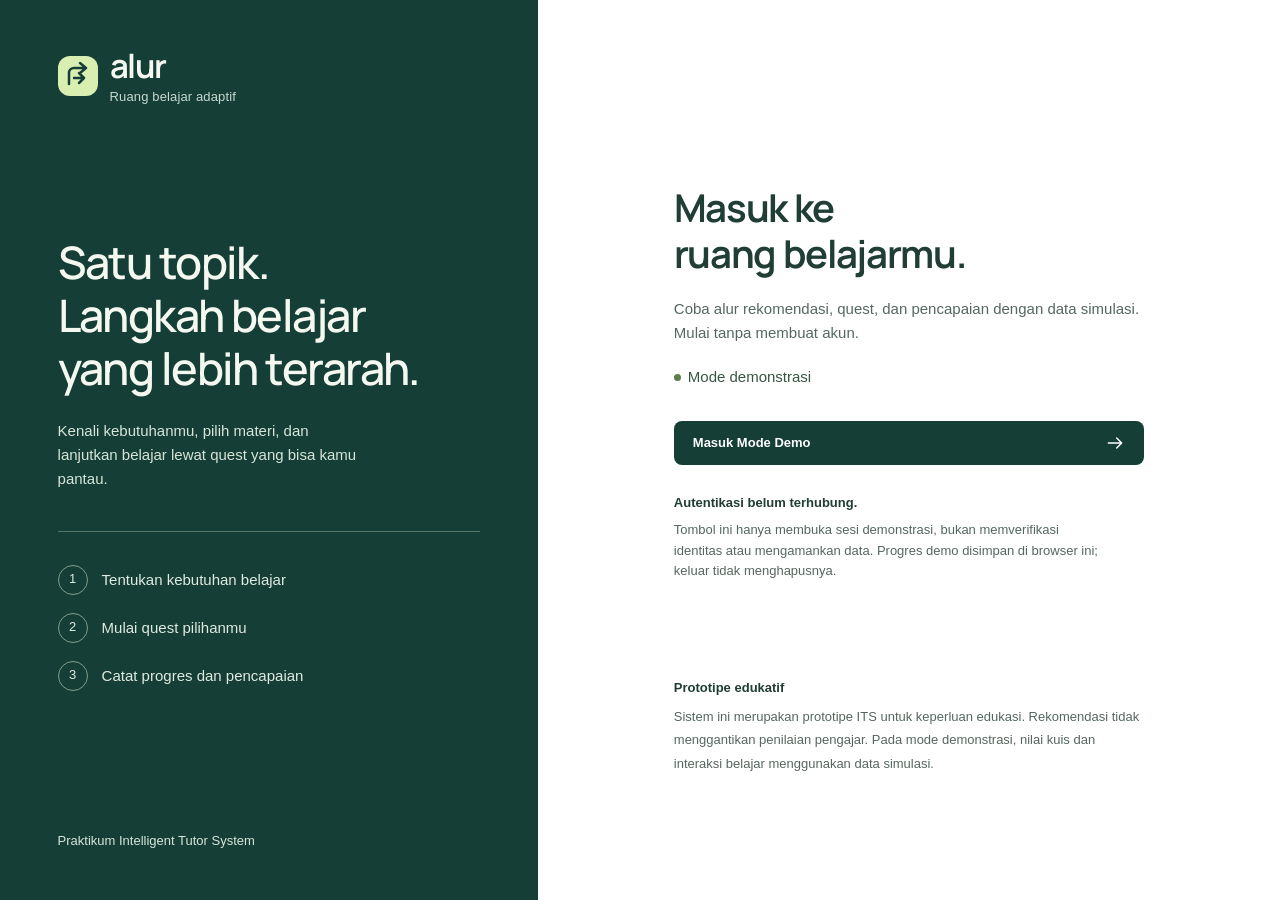
==== frontend/index.html @ 140d4040 "Initial commit: antarmuka website ITS" ====
<!doctype html>
<html lang="id">
  <head>
    <meta charset="UTF-8" />
    <meta name="viewport" content="width=device-width, initial-scale=1" />
    <meta name="theme-color" content="#153f36" />
    <meta
      name="description"
      content="Prototipe ITS edukatif untuk rekomendasi materi dan quest belajar adaptif."
    />
    <title>Alur — Ruang belajar adaptif</title>
    <link rel="icon" href="assets/icons/mark.svg" type="image/svg+xml" />
    <link rel="stylesheet" href="assets/css/tokens.css" />
    <link rel="stylesheet" href="assets/css/styles.css" />
    <script type="module" src="assets/js/app.js"></script>
  </head>
  <body>
    <a id="skip-link" class="skip-link" href="#login-main">Lewati navigasi</a>

    <div id="login-view" class="login-layout">
      <section class="login-context" aria-label="Tentang Alur">
        <div class="brand">
          <img src="assets/icons/mark.svg" width="40" height="40" alt="" /><span
            >alur<span class="brand-caption">Ruang belajar adaptif</span></span
          >
        </div>
        <div class="login-story">
          <h2>Satu topik.<br />Langkah belajar<br />yang lebih terarah.</h2>
          <p>
            Kenali kebutuhanmu, pilih materi, dan lanjutkan belajar lewat quest
            yang bisa kamu pantau.
          </p>
          <ol class="login-steps">
            <li>Tentukan kebutuhan belajar</li>
            <li>Mulai quest pilihanmu</li>
            <li>Catat progres dan pencapaian</li>
          </ol>
        </div>
        <p class="login-project">Praktikum Intelligent Tutor System</p>
      </section>
      <main id="login-main" class="login-main" tabindex="-1">
        <div class="login-entry">
          <h1>Masuk ke ruang belajarmu.</h1>
          <p>
            Coba alur rekomendasi, quest, dan pencapaian dengan data simulasi.
            Mulai tanpa membuat akun.
          </p>
          <span class="demo-label"
            ><span aria-hidden="true"></span>Mode demonstrasi</span
          >
          <button id="enter-demo" type="button" class="button primary">
            Masuk Mode Demo
            <svg aria-hidden="true" viewBox="0 0 24 24">
              <path d="M4 12h16m-6-6 6 6-6 6" />
            </svg>
          </button>
          <div class="login-explanation">
            <strong>Autentikasi belum terhubung.</strong>
            <p>
              Tombol ini hanya membuka sesi demonstrasi, bukan memverifikasi
              identitas atau mengamankan data. Progres demo disimpan di browser
              ini; keluar tidak menghapusnya.
            </p>
          </div>
          <p
            id="session-notice"
            class="notice warning"
            role="status"
            hidden
          ></p>
        </div>
        <footer>
          <strong>Prototipe edukatif</strong>
          <p>
            Sistem ini merupakan prototipe ITS untuk keperluan edukasi.
            Rekomendasi tidak menggantikan penilaian pengajar. Pada mode
            demonstrasi, nilai kuis dan interaksi belajar menggunakan data
            simulasi.
          </p>
        </footer>
      </main>
    </div>
    <div id="app-shell" hidden>
      <aside class="sidebar">
        <a class="brand" href="#beranda" aria-label="Alur, halaman beranda">
          <img src="assets/icons/mark.svg" width="36" height="36" alt="" />
          <span
            >alur<span class="brand-caption">Ruang belajar adaptif</span></span
          >
        </a>
        <button
          id="menu-toggle"
          class="menu-toggle"
          type="button"
          aria-controls="main-navigation"
          aria-expanded="false"
        >
          <svg aria-hidden="true" viewBox="0 0 24 24">
            <path d="M4 6h16M4 12h16M4 18h16" /></svg
          >Menu
        </button>
        <nav id="main-navigation" aria-label="Navigasi utama">
          <a href="#beranda" data-view="beranda"
            ><svg aria-hidden="true" viewBox="0 0 24 24">
              <path d="m3 10 9-7 9 7v10h-7v-7h-4v7H3Z" /></svg
            >Beranda</a
          >
          <a href="#rekomendasi" data-view="rekomendasi"
            ><svg aria-hidden="true" viewBox="0 0 24 24">
              <path
                d="m12 3 2.5 6.5L21 12l-6.5 2.5L12 21l-2.5-6.5L3 12l6.5-2.5Z"
              /></svg
            >Rekomendasi Materi</a
          >
          <a href="#quest" data-view="quest"
            ><svg aria-hidden="true" viewBox="0 0 24 24">
              <circle cx="6" cy="5" r="2" />
              <circle cx="18" cy="19" r="2" />
              <path d="M6 7v7a5 5 0 0 0 5 5h5M8 5h6a4 4 0 0 1 0 8h-3" /></svg
            >Quest Saya<span id="nav-quest-count" class="nav-count">0</span></a
          >
          <a href="#progres" data-view="progres"
            ><svg aria-hidden="true" viewBox="0 0 24 24">
              <path d="M4 20h16M7 16v-5m5 5V4m5 12V8" /></svg
            >Pencapaian</a
          >
        </nav>
        <div class="sidebar-note">
          <span class="small-leaf" aria-hidden="true"
            ><svg viewBox="0 0 24 24"><path d="M6 18 18 6M7 6h11v11" /></svg
          ></span>
          <p>Belajar satu per satu.<br />Bangun pemahamanmu.</p>
          <span>Quest membantumu mencatat setiap materi yang selesai.</span>
        </div>
        <div class="sidebar-profile">
          <span class="avatar" aria-hidden="true">P</span>
          <div>
            <strong>Pelajar demo</strong
            ><span id="sidebar-level">Level Aktivitas 1</span>
          </div>
          <span id="sidebar-xp">0 XP</span>
        </div>
        <button id="exit-demo" class="exit-demo" type="button">
          Keluar mode demo<svg aria-hidden="true" viewBox="0 0 24 24">
            <path d="M9 4H4v16h5m5-13 5 5-5 5m-6-5h11" />
          </svg>
        </button>
      </aside>

      <div class="workspace">
        <header class="topbar">
          <span
            >Ruang belajar <span aria-hidden="true">/</span>
            <strong id="breadcrumb">Rekomendasi</strong></span
          ><span class="demo-label"
            ><span aria-hidden="true"></span>Mode demonstrasi</span
          >
        </header>
        <main id="main" tabindex="-1">
          <div
            id="storage-notice"
            class="notice warning"
            role="status"
            hidden
          ></div>
          <div
            id="feedback"
            class="notice success"
            role="status"
            aria-live="polite"
            hidden
          ></div>

          <section id="view-beranda" aria-labelledby="home-title" hidden>
            <div class="page-heading">
              <div>
                <h1 id="home-title">Ruang untuk langkah berikutnya.</h1>
                <p>
                  Mulai dari kebutuhanmu. Bangun progres, satu materi setiap
                  kali.
                </p>
              </div>
            </div>
            <div class="dashboard-layout">
              <section
                id="dashboard-activity"
                class="dashboard-activity"
                aria-label="Aktivitas belajar utama"
              ></section>
              <aside
                id="dashboard-summary"
                class="dashboard-summary"
                aria-label="Ringkasan pencapaian"
              ></aside>
            </div>
            <section
              id="dashboard-recent"
              class="dashboard-recent"
              aria-label="Aktivitas terakhir"
              hidden
            ></section>
            <div class="dashboard-discovery">
              <div>
                <h2>Ingin mempelajari topik lain?</h2>
                <p>
                  Kandidat baru ditampilkan terpisah. Quest aktifmu tetap
                  tersimpan sampai kamu memilih menggantinya.
                </p>
              </div>
              <a class="button secondary" href="#rekomendasi"
                >Jelajahi materi</a
              >
            </div>
          </section>
          <section
            id="view-rekomendasi"
            aria-labelledby="recommendation-title"
            hidden
          >
            <div class="page-heading">
              <div>
                <h1 id="recommendation-title">Temukan langkah belajarmu.</h1>
                <p>
                  Mulai dari yang kamu butuhkan. Lanjutkan dengan materi yang
                  sesuai.
                </p>
              </div>
              <span class="section-symbol" aria-hidden="true"
                ><svg viewBox="0 0 48 48">
                  <path d="M10 34V14h12v20m4 0V10h12v24M6 38h36" /></svg
              ></span>
            </div>
            <div class="learning-layout">
              <div class="primary-column">
                <section
                  class="learning-form-panel"
                  aria-labelledby="form-title"
                >
                  <div class="panel-heading">
                    <h2 id="form-title">Kebutuhan belajarmu</h2>
                    <span class="subtle">Semua kolom wajib diisi</span>
                  </div>
                  <form id="learning-form" novalidate>
                    <div
                      id="form-errors"
                      class="error-summary"
                      role="alert"
                      tabindex="-1"
                      hidden
                    ></div>
                    <div class="field">
                      <label for="topic">Topik atau keterampilan</label
                      ><input
                        id="topic"
                        name="topic"
                        type="text"
                        maxlength="150"
                        placeholder="Contoh: python programming"
                        aria-describedby="topic-hint topic-error"
                        autocomplete="off"
                        required
                      />
                      <p id="topic-hint" class="hint">
                        Korpus dominan berbahasa Inggris; gunakan contoh topik
                        berbahasa Inggris.
                      </p>
                      <p id="topic-error" class="field-error" hidden></p>
                    </div>
                    <div class="field-row">
                      <div class="field">
                        <label for="ability">Level kemampuan awal</label
                        ><select
                          id="ability"
                          name="ability"
                          aria-describedby="ability-hint ability-error"
                          required
                        >
                          <option value="">Pilih level kemampuan</option>
                          <option>Beginner</option>
                          <option>Intermediate</option>
                          <option>Advanced</option>
                        </select>
                        <p id="ability-hint" class="hint">
                          Kemampuanmu pada topik ini.
                        </p>
                        <p id="ability-error" class="field-error" hidden></p>
                      </div>
                      <div class="field">
                        <label for="score">Nilai kuis terkait topik</label>
                        <div class="score-input">
                          <input
                            id="score"
                            name="score"
                            type="number"
                            min="0"
                            max="100"
                            step="any"
                            inputmode="decimal"
                            placeholder="0–100"
                            aria-describedby="score-hint score-error"
                            required
                          /><span aria-hidden="true">/ 100</span>
                        </div>
                        <p id="score-hint" class="hint">
                          Nilai simulasi, termasuk nilai 0.
                        </p>
                        <p id="score-error" class="field-error" hidden></p>
                      </div>
                    </div>
                    <button
                      id="search-button"
                      class="button primary"
                      type="submit"
                    >
                      <svg aria-hidden="true" viewBox="0 0 24 24">
                        <circle cx="10.5" cy="10.5" r="6.5" />
                        <path d="m16 16 4 4" /></svg
                      ><span>Cari rekomendasi</span>
                    </button>
                  </form>
                  <div class="demo-presets">
                    <span>Coba skenario demo</span>
                    <div>
                      <button class="preset" data-preset="python" type="button">
                        Python
                        <svg aria-hidden="true" viewBox="0 0 16 16">
                          <path d="M3 8h10m-4-4 4 4-4 4" />
                        </svg></button
                      ><button class="preset" data-preset="ml" type="button">
                        Machine learning
                        <svg aria-hidden="true" viewBox="0 0 16 16">
                          <path d="M3 8h10m-4-4 4 4-4 4" />
                        </svg></button
                      ><button class="preset" data-preset="sql" type="button">
                        SQL
                        <svg aria-hidden="true" viewBox="0 0 16 16">
                          <path d="M3 8h10m-4-4 4 4-4 4" />
                        </svg>
                      </button>
                    </div>
                    <p class="hint">
                      Mengisi form dengan contoh dari ekspor Colab. Kamu tetap
                      bisa mengubah nilainya.
                    </p>
                  </div>
                </section>
                <section
                  id="results-region"
                  class="results-region"
                  aria-labelledby="results-title"
                  aria-busy="false"
                >
                  <div class="section-heading">
                    <h2 id="results-title" tabindex="-1">Rekomendasi materi</h2>
                    <span id="result-count" class="subtle"
                      >Belum ada pencarian</span
                    >
                  </div>
                  <p
                    id="search-status"
                    class="sr-only"
                    role="status"
                    aria-live="polite"
                  ></p>
                  <div id="results-content"></div>
                </section>
              </div>
              <aside class="learning-aside" aria-label="Ringkasan belajar">
                <section class="quest-preview">
                  <div class="panel-heading">
                    <h2>Quest aktif</h2>
                    <svg aria-hidden="true" viewBox="0 0 24 24">
                      <path d="M6 21V4m0 1c5-5 7 5 13 0v9c-6 5-8-5-13 0" />
                    </svg>
                  </div>
                  <div id="quest-preview-content"></div>
                </section>
                <section class="how-it-works">
                  <h2>Belajar, selangkah demi selangkah</h2>
                  <ol>
                    <li>
                      <strong>Tentukan kebutuhan</strong
                      ><span>Topik, kemampuan, dan nilai kuis.</span>
                    </li>
                    <li>
                      <strong>Mulai quest</strong
                      ><span>Simpan kandidat sebagai daftar belajar.</span>
                    </li>
                    <li>
                      <strong>Catat pencapaian</strong
                      ><span>Selesaikan materi, kumpulkan XP.</span>
                    </li>
                  </ol>
                </section>
                <div class="learning-note">
                  <svg aria-hidden="true" viewBox="0 0 24 24">
                    <path
                      d="M9 18h6m-5 3h4M8 13a6 6 0 1 1 8 0c-1 1-1 2-1 2H9s0-1-1-2Z"
                    />
                  </svg>
                  <p>
                    Nilai belum sesuai harapan?<br /><strong
                      >Remedial adalah ruang untuk menguatkan dasar.</strong
                    >
                  </p>
                </div>
              </aside>
            </div>
          </section>

          <section id="view-quest" aria-labelledby="quest-title" hidden>
            <div class="page-heading">
              <div>
                <h1 id="quest-title">Satu quest. Langkah yang terarah.</h1>
                <p>
                  Buka materinya, pelajari, lalu catat penyelesaianmu di sini.
                </p>
              </div>
            </div>
            <div id="quest-content"></div>
            <div
              id="next-recommendations"
              class="next-recommendations"
              hidden
            ></div>
          </section>
          <section id="view-progres" aria-labelledby="progress-title" hidden>
            <div class="page-heading">
              <div>
                <h1 id="progress-title">Setiap langkah tercatat.</h1>
                <p>
                  Lihat aktivitas belajar dan pencapaian dari simulasi yang kamu
                  jalankan.
                </p>
              </div>
            </div>
            <div id="progress-content"></div>
          </section>

          <details class="demo-tools">
            <summary>Pengaturan demonstrasi</summary>
            <div class="demo-tools-content">
              <div>
                <label for="demo-mode">Respons pencarian berikutnya</label
                ><select id="demo-mode">
                  <option value="normal">Normal — data contoh</option>
                  <option value="slow">Loading lebih lama (3 detik)</option>
                  <option value="empty">Hasil kosong (simulasi)</option>
                  <option value="error">Kesalahan pemuatan (simulasi)</option>
                </select>
                <p class="hint">
                  Deterministik. Tidak mengubah aturan nilai, XP, atau quest
                  aktif.
                </p>
              </div>
              <div>
                <button id="reset-demo" class="button secondary" type="button">
                  Reset demo
                </button>
                <p class="hint">Menghapus progres Alur saja di browser ini.</p>
                <div id="reset-confirmation" hidden>
                  <p>Hapus quest, XP, dan riwayat demo?</p>
                  <button
                    id="confirm-reset"
                    class="button danger"
                    type="button"
                  >
                    Ya, reset demo</button
                  ><button
                    id="cancel-reset"
                    class="button secondary"
                    type="button"
                  >
                    Batal
                  </button>
                </div>
              </div>
            </div>
          </details>
          <footer>
            <strong>Prototipe edukatif</strong>
            <p>
              Sistem ini merupakan prototipe ITS untuk keperluan edukasi.
              Rekomendasi tidak menggantikan penilaian pengajar. Pada mode
              demonstrasi, nilai kuis dan interaksi belajar menggunakan data
              simulasi.
            </p>
            <span>Alur · Praktikum Intelligent Tutor System</span>
          </footer>
        </main>
      </div>
    </div>
    <noscript
      >Aplikasi memerlukan JavaScript. Aktifkan JavaScript untuk mencoba mode
      demonstrasi.</noscript
    >
  </body>
</html>
---- frontend/assets/css/tokens.css ----
@font-face {
  font-family: "Manrope";
  src: url("../fonts/Manrope-Variable.ttf") format("truetype");
  font-weight: 200 800;
  font-style: normal;
  font-display: swap;
}

:root {
  --ink: #203e36;
  --muted: #56675f;
  --forest: #153f36;
  --forest-hover: #24584a;
  --mint: #e9f1e9;
  --lime: #d8efb1;
  --ground: #f5f7f3;
  --paper: #ffffff;
  --line: #dce3dc;
  --input-line: #7b8b80;
  --yellow: #f3edcf;
  --error: #a32b32;
  --error-bg: #fff1ef;
  --focus: #2e6bba;
  --font: "Segoe UI", "Helvetica Neue", Arial, sans-serif;
  --font-heading: "Manrope", "Segoe UI", sans-serif;
  --space-1: 4px;
  --space-2: 8px;
  --space-3: 12px;
  --space-4: 16px;
  --space-5: 24px;
  --space-6: 32px;
  --space-7: 48px;
  --radius: 14px;
  --control-radius: 8px;
  --duration: 160ms;
  --ease: cubic-bezier(0.16, 1, 0.3, 1);
}
---- frontend/assets/css/styles.css ----
* {
  box-sizing: border-box;
}
[hidden] {
  display: none !important;
}
html {
  scroll-padding-top: 24px;
  scrollbar-color: #889c8e var(--ground);
}
body {
  margin: 0;
  background: var(--ground);
  color: var(--ink);
  font-family: var(--font);
  font-size: 15px;
  line-height: 1.6;
}
::selection {
  color: var(--forest);
  background: var(--lime);
}
button,
input,
select {
  font: inherit;
}
button,
a,
input,
select,
summary {
  -webkit-tap-highlight-color: transparent;
}
a {
  color: var(--forest);
  text-underline-offset: 4px;
}
a:hover {
  text-decoration-thickness: 2px;
}
button {
  cursor: pointer;
}
button:disabled {
  cursor: not-allowed;
  opacity: 0.6;
}
button,
a {
  touch-action: manipulation;
}
:focus-visible {
  outline: 3px solid var(--focus);
  outline-offset: 4px;
}
main:focus {
  outline: none;
}
input,
select {
  caret-color: var(--forest);
}
svg {
  width: 20px;
  height: 20px;
  fill: none;
  stroke: currentColor;
  stroke-width: 1.7;
  stroke-linecap: round;
  stroke-linejoin: round;
  flex-shrink: 0;
}
h1,
h2,
h3,
p {
  margin: 0;
}
h1,
h2,
h3,
.brand > span {
  font-family: var(--font-heading);
}
h1 {
  font-size: clamp(28px, 2.8vw, 38px);
  line-height: 1.2;
  letter-spacing: -0.035em;
  font-weight: 650;
  text-wrap: balance;
}
h2 {
  font-size: 19px;
  line-height: 1.35;
  letter-spacing: -0.02em;
  font-weight: 650;
}
h3 {
  font-size: 18px;
  line-height: 1.4;
  letter-spacing: -0.015em;
}
.sr-only {
  position: absolute;
  width: 1px;
  height: 1px;
  padding: 0;
  margin: -1px;
  overflow: hidden;
  clip: rect(0, 0, 0, 0);
  white-space: nowrap;
  border: 0;
}
.skip-link {
  position: fixed;
  top: 12px;
  left: 16px;
  z-index: 20;
  padding: 12px 20px;
  background: var(--paper);
  clip-path: inset(50%);
}
.skip-link:focus {
  clip-path: none;
}
.sidebar {
  position: fixed;
  inset: 0 auto 0 0;
  width: 224px;
  padding: 36px 20px 24px;
  background: var(--forest);
  color: #f4f8f1;
  display: flex;
  flex-direction: column;
  overflow-y: auto;
}
.sidebar > * { flex-shrink: 0; }
.brand {
  display: flex;
  align-items: center;
  gap: 12px;
  text-decoration: none;
  color: inherit;
  padding: 0 8px;
}
.brand > span {
  font-size: 33px;
  font-weight: 650;
  letter-spacing: -0.04em;
  line-height: 1.1;
}
.brand-caption {
  display: block;
  margin-top: 6px;
  font-family: var(--font);
  font-size: 13px;
  font-weight: 400;
  letter-spacing: 0.01em;
  color: #c5d8cf;
}
nav {
  display: grid;
  gap: 8px;
  margin-top: 58px;
}
nav a {
  display: flex;
  align-items: center;
  gap: 12px;
  min-height: 48px;
  padding: 12px;
  color: #c9ded3;
  font-size: 14px;
  text-decoration: none;
  border-radius: var(--control-radius);
}
nav a:hover {
  background: #235346;
}
nav a[aria-current] {
  background: var(--lime);
  color: var(--forest);
  font-weight: 650;
}
.nav-count {
  margin-left: auto;
  font-size: 13px;
}
.sidebar-note {
  margin: auto 12px 48px;
  padding-top: 64px;
}
.small-leaf {
  display: block;
  color: var(--lime);
  font-size: 28px;
  margin-bottom: 14px;
}
.sidebar-note p {
  font-size: 17px;
  line-height: 1.5;
  color: #eef6eb;
}
.sidebar-note > span:last-child {
  display: block;
  margin-top: 12px;
  color: #b8d0c4;
  font-size: 13px;
  line-height: 1.7;
}
.sidebar-profile {
  display: flex;
  align-items: center;
  gap: 9px;
  border-top: 1px solid #396052;
  padding-top: 22px;
  font-size: 13px;
}
.sidebar-profile strong {
  display: block;
  font-size: 13px;
  color: #f6faf3;
}
.sidebar-profile div span {
  color: #c5d8cf;
}
#sidebar-xp {
  margin-left: auto;
  color: var(--lime);
  white-space: nowrap;
}
.avatar {
  width: 32px;
  height: 32px;
  display: grid;
  place-items: center;
  border: 1px solid #8fad98;
  border-radius: 50%;
  font-weight: 600;
}
.workspace {
  margin-left: 224px;
}
.topbar {
  min-height: 76px;
  padding: 16px 40px;
  border-bottom: 1px solid var(--line);
  display: flex;
  justify-content: space-between;
  align-items: center;
  gap: 12px;
  font-size: 13px;
  color: var(--muted);
}
.topbar > span > span {
  margin: 0 12px;
  color: #7b8b80;
}
.topbar strong {
  color: var(--ink);
  font-weight: 500;
}
.demo-label {
  display: inline-flex;
  align-items: center;
  gap: 7px;
  color: #375642;
  white-space: nowrap;
}
.demo-label > span {
  width: 7px;
  height: 7px;
  border-radius: 50%;
  background: #5e7d4d;
  margin: 0 !important;
}
main {
  max-width: 1440px;
  margin: auto;
  padding: 40px;
}
.page-heading {
  display: flex;
  justify-content: space-between;
  align-items: center;
  gap: 24px;
  margin-bottom: 32px;
}
.page-heading p {
  color: var(--muted);
  margin-top: 12px;
  max-width: 65ch;
}
.section-symbol {
  width: 68px;
  height: 68px;
  border-radius: 50%;
  background: var(--mint);
  display: grid;
  place-items: center;
}
.section-symbol svg {
  width: 38px;
  height: 38px;
  stroke-width: 1.5;
}
.learning-layout {
  display: grid;
  grid-template-columns: minmax(0, 1fr) 268px;
  gap: 28px;
  align-items: start;
}
.primary-column,
.learning-aside {
  min-width: 0;
}
.learning-form-panel {
  padding: 28px;
  border: 1px solid var(--line);
  border-radius: var(--radius);
  background: var(--paper);
}
.panel-heading,
.section-heading {
  display: flex;
  align-items: center;
  justify-content: space-between;
  gap: 12px;
}
.panel-heading {
  margin-bottom: 24px;
}
.subtle,
.hint {
  font-size: 13px;
  color: var(--muted);
}
.field {
  min-width: 0;
  margin-bottom: 20px;
}
.field label,
.demo-tools label {
  display: block;
  font-size: 13px;
  font-weight: 600;
  margin-bottom: 8px;
}
.field input,
.field select,
.demo-tools select,
.completion-form input {
  width: 100%;
  height: 48px;
  background: var(--paper);
  color: var(--ink);
  border: 1px solid var(--input-line);
  border-radius: var(--control-radius);
  padding: 10px 13px;
  min-width: 0;
}
input::placeholder {
  color: #65736b;
  opacity: 1;
}
.field .hint {
  margin-top: 6px;
}
.field-row {
  display: grid;
  grid-template-columns: 1fr 1fr;
  gap: 18px;
}
.score-input {
  position: relative;
}
.score-input input {
  padding-right: 76px;
}
.score-input span {
  position: absolute;
  right: 30px;
  top: 12px;
  color: var(--muted);
  font-size: 14px;
  pointer-events: none;
}
.button {
  min-height: 44px;
  padding: 10px 18px;
  border-radius: var(--control-radius);
  border: 1px solid transparent;
  display: inline-flex;
  align-items: center;
  justify-content: center;
  gap: 10px;
  font-size: 13px;
  font-weight: 600;
  line-height: 1.5;
  text-decoration: none;
  transition: background var(--duration) var(--ease);
}
.primary {
  background: var(--forest);
  color: #fff;
}
.primary:hover:not(:disabled) {
  background: var(--forest-hover);
}
.secondary {
  background: var(--paper);
  color: var(--forest);
  border-color: var(--input-line);
}
.secondary:hover:not(:disabled) {
  background: var(--mint);
}
.danger {
  background: var(--error);
  color: white;
}
#search-button {
  width: 100%;
}
.demo-presets {
  margin-top: 24px;
  padding-top: 20px;
  border-top: 1px solid var(--line);
}
.demo-presets > span {
  display: block;
  font-size: 13px;
  color: var(--muted);
  margin-bottom: 10px;
}
.demo-presets > div {
  display: flex;
  gap: 8px;
  flex-wrap: wrap;
  margin-bottom: 8px;
}
.preset {
  border: 1px solid var(--line);
  background: var(--paper);
  border-radius: 6px;
  color: var(--forest);
  padding: 8px 12px;
  min-height: 44px;
  font-size: 13px;
  display: inline-flex;
  align-items: center;
  gap: 14px;
}
.preset svg {
  width: 14px;
  height: 14px;
}
.preset:hover {
  border-color: var(--forest);
  background: var(--mint);
}
.quest-preview {
  padding: 24px;
  border-radius: var(--radius);
  background: var(--mint);
}
.quest-preview h2 {
  font-size: 17px;
}
.quest-preview .panel-heading {
  margin-bottom: 28px;
}
.quest-preview h3 {
  font-size: 17px;
  margin-bottom: 8px;
}
.quest-preview p {
  font-size: 13px;
  color: var(--muted);
}
.quest-preview .button {
  width: 100%;
  margin-top: 20px;
}
.quest-preview .empty-track {
  display: flex;
  align-items: center;
  margin: 24px 0;
}
.empty-track span {
  width: 27px;
  height: 27px;
  border: 1px solid #96ab99;
  border-radius: 50%;
  display: grid;
  place-items: center;
  font-size: 13px;
}
.empty-track i {
  flex: 1;
  height: 1px;
  background: #adc1ae;
}
.how-it-works {
  margin-top: 32px;
  padding: 0 4px;
}
.how-it-works h2 {
  font-size: 16px;
  max-width: 23ch;
}
.how-it-works ol {
  list-style: none;
  counter-reset: steps;
  padding: 0;
  margin: 20px 0 0;
}
.how-it-works li {
  position: relative;
  padding: 0 0 20px 32px;
  counter-increment: steps;
}
.how-it-works li::before {
  content: counter(steps);
  position: absolute;
  top: 0;
  left: 0;
  border: 1px solid #9cac9d;
  border-radius: 50%;
  width: 20px;
  height: 20px;
  display: grid;
  place-items: center;
  font-size: 13px;
}
.how-it-works strong {
  display: block;
  font-size: 13px;
  font-weight: 600;
}
.how-it-works li span {
  display: block;
  font-size: 13px;
  color: var(--muted);
  margin-top: 3px;
}
.learning-note {
  display: flex;
  gap: 10px;
  padding: 20px;
  background: var(--yellow);
  border-radius: var(--control-radius);
  font-size: 13px;
  line-height: 1.7;
  margin-top: 8px;
  color: #595533;
}
.learning-note strong {
  font-weight: 500;
}
.results-region {
  margin-top: 32px;
}
.section-heading {
  margin-bottom: 20px;
}
.empty-state {
  padding: 28px 0;
  border-top: 1px solid var(--line);
}
.empty-state h3 {
  margin-bottom: 8px;
  font-size: 17px;
}
.empty-state p {
  color: var(--muted);
  font-size: 14px;
  max-width: 65ch;
}
.empty-state .button {
  margin-top: 18px;
}
.adaptation {
  display: flex;
  flex-wrap: wrap;
  gap: 10px;
  align-items: center;
  margin-bottom: 12px;
}
.tag {
  display: inline-flex;
  align-items: center;
  gap: 6px;
  padding: 3px 9px;
  border-radius: 5px;
  font-size: 13px;
  font-weight: 600;
  color: var(--forest);
  background: var(--mint);
}
.source-note {
  color: var(--muted);
  font-size: 13px;
  margin: 12px 0 20px;
  max-width: 75ch;
}
.course-list {
  list-style: none;
  padding: 0;
  margin: 0;
}
.course-row {
  display: grid;
  grid-template-columns: 32px minmax(0, 1fr);
  gap: 16px;
  padding: 24px 0;
  border-top: 1px solid var(--line);
}
.course-index {
  width: 30px;
  height: 30px;
  border-radius: 50%;
  background: var(--mint);
  color: var(--forest);
  display: grid;
  place-items: center;
  font-size: 13px;
  font-variant-numeric: tabular-nums;
}
.course-row h3 {
  font-weight: 600;
  margin-top: 7px;
  overflow-wrap: anywhere;
}
.course-provider {
  font-size: 13px;
  color: var(--muted);
  margin-top: 5px;
}
.course-description {
  color: var(--muted);
  font-size: 13px;
  margin-top: 10px;
  max-width: 70ch;
}
.course-meta {
  display: flex;
  flex-wrap: wrap;
  gap: 14px;
  color: var(--muted);
  font-size: 13px;
  margin: 12px 0;
}
.course-actions {
  display: flex;
  flex-wrap: wrap;
  gap: 12px;
  align-items: center;
  margin-top: 16px;
}
.course-link {
  display: inline-flex;
  align-items: center;
  gap: 6px;
  min-height: 44px;
  font-size: 13px;
  font-weight: 600;
}
.course-link svg {
  width: 14px;
  height: 14px;
}
.result-actions {
  border-top: 1px solid var(--line);
  padding: 20px 0;
}
.result-actions p {
  margin-top: 10px;
  color: var(--muted);
  font-size: 13px;
}
.notice {
  padding: 14px 18px;
  margin-bottom: 24px;
  border-radius: var(--control-radius);
  font-size: 13px;
}
.success {
  background: var(--mint);
}
.warning {
  background: var(--yellow);
}
.field-error {
  font-size: 13px;
  color: var(--error);
  margin-top: 6px;
}
[aria-invalid="true"] {
  border-color: var(--error) !important;
}
.error-summary {
  border: 1px solid var(--error);
  background: var(--error-bg);
  padding: 14px 18px;
  margin-bottom: 20px;
  color: var(--error);
  font-size: 13px;
  border-radius: var(--control-radius);
}
.error-summary a {
  color: inherit;
}
.error-summary ul {
  margin: 8px 0 0;
  padding-left: 20px;
}
.loading-state {
  padding: 32px 0;
  display: flex;
  align-items: center;
  gap: 12px;
  border-top: 1px solid var(--line);
  color: var(--muted);
}
.spinner {
  width: 19px;
  height: 19px;
  border: 2px solid var(--line);
  border-top-color: var(--forest);
  border-radius: 50%;
  animation: spin 800ms linear infinite;
}
@keyframes spin {
  to {
    transform: rotate(360deg);
  }
}
progress {
  display: block;
  appearance: none;
  width: 100%;
  height: 7px;
  border: 0;
  border-radius: 8px;
  overflow: hidden;
  background: #d4dfd1;
  color: var(--forest);
}
progress::-webkit-progress-bar {
  background: #d4dfd1;
}
progress::-webkit-progress-value {
  background: var(--forest);
  border-radius: 8px;
  transition: width 400ms var(--ease);
}
progress::-moz-progress-bar {
  background: var(--forest);
  border-radius: 8px;
}
.progress-label {
  display: flex;
  justify-content: space-between;
  gap: 12px;
  font-size: 13px;
  margin: 20px 0 9px;
}
.quest-header {
  background: var(--mint);
  border-radius: var(--radius);
  padding: 28px;
  max-width: 900px;
  margin-bottom: 24px;
}
.quest-header h2 {
  font-size: 24px;
  margin: 12px 0 8px;
}
.quest-header p {
  color: var(--muted);
  font-size: 13px;
}
.quest-list {
  max-width: 900px;
}
.course-index.done {
  color: white;
  background: var(--forest);
}
.completion-form {
  background: var(--mint);
  padding: 20px;
  border-radius: var(--control-radius);
  margin-top: 16px;
}
.completion-form label {
  display: block;
  font-size: 13px;
  font-weight: 600;
  margin-bottom: 8px;
}
.completion-form .input-actions {
  display: flex;
  flex-wrap: wrap;
  gap: 10px;
}
.completion-form input {
  width: 130px;
}
.completion-form .hint {
  margin-top: 8px;
}
.next-recommendations {
  border-top: 1px solid var(--line);
  padding-top: 24px;
  margin-top: 36px;
  max-width: 900px;
}
.next-recommendations h2 {
  margin-bottom: 10px;
}
.next-recommendations > p {
  color: var(--muted);
  font-size: 13px;
}
.progress-overview {
  display: grid;
  grid-template-columns: 1.2fr 1fr;
  gap: 32px;
  margin-bottom: 40px;
}
.xp-panel {
  background: var(--forest);
  color: #f5f8f0;
  border-radius: var(--radius);
  padding: 28px;
}
.xp-panel p {
  color: #c8ddcc;
  font-size: 13px;
  margin-top: 12px;
}
.xp-panel > strong {
  display: block;
  font-size: 40px;
  line-height: 1.2;
  margin-top: 16px;
  letter-spacing: -0.03em;
}
.xp-panel progress::-webkit-progress-value {
  background: var(--lime);
}
.xp-panel progress::-webkit-progress-bar {
  background: #426355;
}
.xp-panel progress::-moz-progress-bar {
  background: var(--lime);
}
.progress-detail {
  padding: 20px 0;
}
.progress-detail h2 {
  margin-bottom: 16px;
}
.progress-detail p {
  color: var(--muted);
  font-size: 14px;
}
.badge-grid {
  display: grid;
  grid-template-columns: repeat(4, minmax(0, 1fr));
  gap: 20px;
  margin: 24px 0 40px;
}
.badge-item {
  padding: 22px 16px;
  text-align: center;
  border: 1px solid var(--line);
  border-radius: var(--radius);
}
.badge-item svg {
  width: 32px;
  height: 32px;
  color: var(--muted);
  margin: 0 auto 10px;
}
.badge-item.earned {
  background: var(--yellow);
  border-color: transparent;
}
.badge-item.earned svg {
  color: #6c5c17;
}
.badge-item h3 {
  font-size: 14px;
}
.badge-item p {
  color: var(--muted);
  font-size: 13px;
  margin: 6px 0;
}
.badge-item span {
  font-size: 13px;
  font-weight: 600;
}
.history-list {
  list-style: none;
  padding: 0;
  margin: 16px 0;
}
.history-list li {
  display: flex;
  justify-content: space-between;
  gap: 20px;
  padding: 18px 0;
  border-top: 1px solid var(--line);
  font-size: 14px;
}
.history-list small {
  display: block;
  color: var(--muted);
}
.history-list strong {
  white-space: nowrap;
}
.demo-tools {
  border-top: 1px solid var(--line);
  border-bottom: 1px solid var(--line);
  margin-top: 48px;
  padding: 4px 0;
}
summary {
  cursor: pointer;
  min-height: 44px;
  padding: 10px 0;
  font-size: 13px;
  color: var(--muted);
}
.demo-tools-content {
  display: grid;
  grid-template-columns: 1fr 1fr;
  gap: 32px;
  padding: 16px 0 24px;
}
.demo-tools-content .hint {
  margin-top: 8px;
}
#reset-confirmation {
  padding-top: 16px;
  font-size: 13px;
}
#reset-confirmation p {
  margin-bottom: 10px;
}
footer {
  padding: 28px 0 0;
  color: var(--muted);
  font-size: 13px;
}
footer strong {
  color: var(--ink);
  font-weight: 600;
}
footer p {
  margin: 6px 0 16px;
  max-width: 100ch;
  line-height: 1.8;
}
footer > span {
  font-size: 13px;
}
@media (min-width: 1500px) {
  main {
    padding: 48px 56px;
  }
}
@media (max-width: 1180px) {
  .sidebar {
    width: 200px;
    padding-inline: 14px;
  }
  .workspace {
    margin-left: 200px;
  }
  main {
    padding: 32px 24px;
  }
  .topbar {
    padding-inline: 24px;
  }
  .learning-layout {
    grid-template-columns: minmax(0, 1fr) 230px;
    gap: 20px;
  }
  .learning-form-panel {
    padding: 22px;
  }
  .panel-heading .subtle {
    display: none;
  }
  .section-symbol {
    display: none;
  }
}
@media (max-width: 960px) {
  .learning-layout {
    grid-template-columns: 1fr;
  }
  .learning-aside {
    display: grid;
    grid-template-columns: 1fr 1fr;
    gap: 20px;
  }
  .how-it-works {
    margin-top: 0;
    padding: 12px;
  }
  .learning-note {
    grid-column: 1/-1;
    margin: 0;
  }
  .badge-grid {
    grid-template-columns: repeat(2, minmax(0, 1fr));
  }
}
@media (max-width: 700px) {
  .sidebar {
    position: static;
    width: auto;
    padding: 20px 20px 12px;
  }
  .brand {
    padding: 0;
    gap: 10px;
  }
  .brand > span {
    font-size: 28px;
  }
  .brand-caption {
    font-size: 13px;
  }
  nav {
    display: grid;
    grid-template-columns: 1.2fr 1fr 1fr;
    gap: 4px;
    margin-top: 22px;
  }
  nav a {
    justify-content: center;
    gap: 6px;
    padding: 10px 5px;
    font-size: 13px;
    min-height: 44px;
  }
  nav svg {
    width: 16px;
    height: 16px;
  }
  .nav-count {
    display: none;
  }
  .sidebar-note,
  .sidebar-profile {
    display: none;
  }
  .workspace {
    margin-left: 0;
  }
  .topbar {
    min-height: 56px;
    padding: 12px 20px;
    font-size: 13px;
  }
  .topbar > span > span {
    margin: 0 5px;
  }
  main {
    padding: 28px 20px;
  }
  .page-heading {
    margin-bottom: 24px;
  }
  .page-heading p {
    font-size: 13px;
    margin-top: 12px;
  }
  h1 {
    font-size: 29px;
    max-width: 20ch;
  }
  h2 {
    font-size: 18px;
  }
  .learning-form-panel {
    padding: 22px 18px;
  }
  .field-row {
    grid-template-columns: 1fr;
    gap: 0;
  }
  .demo-presets > div {
    gap: 6px;
  }
  .preset {
    padding-inline: 10px;
    gap: 7px;
  }
  .learning-aside {
    display: block;
  }
  .quest-preview {
    margin-top: 8px;
  }
  .how-it-works {
    margin: 28px 0 12px;
    padding: 0;
  }
  .how-it-works h2 {
    max-width: none;
  }
  .learning-note {
    margin-top: 10px;
  }
  .section-heading {
    align-items: baseline;
    flex-wrap: wrap;
    gap: 4px;
  }
  .course-row {
    grid-template-columns: 26px minmax(0, 1fr);
    gap: 12px;
  }
  .course-index {
    width: 26px;
    height: 26px;
  }
  .course-row h3 {
    font-size: 17px;
  }
  .course-meta {
    gap: 8px;
  }
  .quest-header {
    padding: 22px;
  }
  .progress-overview {
    grid-template-columns: 1fr;
    gap: 12px;
  }
  .badge-grid {
    gap: 12px;
  }
  .badge-item {
    padding: 20px 12px;
  }
  .demo-tools-content {
    grid-template-columns: 1fr;
    gap: 24px;
  }
  .demo-tools {
    margin-top: 32px;
  }
  .history-list li {
    font-size: 13px;
    gap: 12px;
  }
}
@media (prefers-reduced-motion: reduce) {
  *,
  *::before,
  *::after {
    animation: none !important;
    transition: none !important;
    scroll-behavior: auto !important;
  }
}

/* Beranda memperbesar aktivitas berikutnya, bukan angka gamifikasi. */
.dashboard-layout {
  display: grid;
  grid-template-columns: minmax(0, 1fr) 280px;
  gap: 36px;
  align-items: start;
}
.dashboard-activity {
  background: var(--mint);
  border-radius: var(--radius);
  padding: 36px;
  overflow-wrap: anywhere;
}
.dashboard-activity > h2 {
  font-size: 27px;
  max-width: 24ch;
}
.dashboard-activity > p {
  max-width: 62ch;
  margin: 16px 0 24px;
}
.dashboard-activity .button {
  margin-top: 8px;
}
.start-steps {
  margin: 32px 0 0;
  padding: 24px 0 0 22px;
  border-top: 1px solid #c7d5c8;
}
.start-steps li {
  padding: 5px 0 5px 6px;
}
.start-steps li::marker {
  font-weight: 650;
  color: var(--forest);
}
.dashboard-summary {
  padding: 8px 0;
}
.dashboard-stats {
  margin: 20px 0;
}
.dashboard-stats > div {
  display: flex;
  justify-content: space-between;
  gap: 16px;
  border-bottom: 1px solid var(--line);
  padding: 13px 0;
  align-items: baseline;
}
.dashboard-stats dt {
  color: var(--muted);
}
.dashboard-stats dd {
  margin: 0;
  font-weight: 650;
  font-size: 20px;
  font-variant-numeric: tabular-nums;
}
.text-link {
  display: inline-flex;
  align-items: center;
  min-height: 44px;
  margin-top: 16px;
  font-weight: 600;
}
.dashboard-activity > .text-link {
  display: flex;
  width: fit-content;
}
.next-lesson {
  margin-top: 28px;
}
.next-lesson h3 {
  font-size: 25px;
  max-width: 32ch;
  margin: 8px 0;
  overflow-wrap: anywhere;
}
.next-lesson .button {
  margin-top: 22px;
}
.dashboard-recent {
  margin-top: 36px;
}
.recent-activities {
  list-style: none;
  margin: 16px 0 0;
  padding: 0;
}
.recent-activities li {
  padding: 16px 0;
  border-bottom: 1px solid var(--line);
  display: flex;
  justify-content: space-between;
  gap: 24px;
}
.recent-activities strong {
  font-weight: 600;
  max-width: 60ch;
  overflow-wrap: anywhere;
}
.recent-activities .hint {
  flex-shrink: 0;
}
.dashboard-discovery {
  display: flex;
  align-items: center;
  justify-content: space-between;
  gap: 32px;
  border-top: 1px solid var(--line);
  margin-top: 40px;
  padding-top: 28px;
}
.dashboard-discovery p {
  color: var(--muted);
  max-width: 62ch;
  margin-top: 8px;
}
.dashboard-discovery .button {
  flex-shrink: 0;
}
.menu-toggle {
  display: none;
}
.exit-demo {
  display: flex;
  justify-content: space-between;
  align-items: center;
  width: 100%;
  margin-top: 16px;
  padding: 10px 8px;
  min-height: 44px;
  color: #e0eadf;
  border: 0;
  background: transparent;
  text-align: left;
  font-size: 13px;
  border-radius: 8px;
}
.exit-demo:hover {
  background: #24584a;
  color: white;
}
.sidebar nav a {
  font-size: 13px;
}
.button:active, .preset:active {
  filter: brightness(.92);
}
/* Satu transisi singkat menandai perubahan progres;
tidak menunda isi halaman. */
progress::-webkit-progress-value {
  transition: width var(--duration) var(--ease);
}
.login-layout {
  min-height: 100vh;
  display: grid;
  grid-template-columns: minmax(340px, 42%) minmax(0, 1fr);
  background: var(--paper);
}
.login-context {
  background: var(--forest);
  color: #f4f8f1;
  padding: 48px clamp(32px, 4.5vw, 72px);
  display: flex;
  flex-direction: column;
  justify-content: space-between;
}
.login-context .brand {
  padding: 0;
}
.login-story {
  margin: 64px 0;
}
.login-story h2 {
  font-size: clamp(32px, 3.5vw, 50px);
  line-height: 1.18;
  font-weight: 550;
  letter-spacing: -.035em;
}
.login-story > p {
  color: #d7e5d8;
  margin-top: 24px;
  max-width: 36ch;
}
.login-steps {
  border-top: 1px solid #57766a;
  margin: 40px 0 0;
  padding: 24px 0 0;
  list-style: none;
  counter-reset: learning;
}
.login-steps li {
  counter-increment: learning;
  display: flex;
  align-items: center;
  gap: 14px;
  padding: 9px 0;
  color: #e0eadf;
}
.login-steps li::before {
  content: counter(learning);
  display: grid;
  place-items: center;
  width: 28px;
  height: 28px;
  border: 1px solid #829d8b;
  border-radius: 50%;
  font-size: 13px;
  flex-shrink: 0;
}
.login-project {
  color: #d7e5d8;
  font-size: 13px;
}
.login-main {
  display: flex;
  flex-direction: column;
  justify-content: center;
  padding: 64px clamp(32px, 6vw, 96px) 32px;
  min-width: 0;
}
.login-entry {
  width: 100%;
  max-width: 470px;
  margin: auto;
  padding-block: 44px;
}
.login-entry h1 {
  font-size: clamp(30px, 3vw, 42px);
  margin-top: 0;
  max-width: 16ch;
}
.login-entry > p {
  margin-top: 20px;
  color: var(--muted);
}
.login-entry > .demo-label {
  margin-top: 20px;
}
.login-entry > .button {
  display: flex;
  width: 100%;
  justify-content: space-between;
  margin-top: 32px;
}
.login-explanation {
  margin-top: 28px;
  font-size: 13px;
  color: var(--muted);
  max-width: 60ch;
}
.login-explanation strong {
  color: var(--ink);
}
.login-explanation p {
  margin-top: 6px;
}
.login-main footer {
  width: 100%;
  max-width: 470px;
  margin: 28px auto 0;
  padding-top: 24px;
}
@media (min-width: 701px) and (max-height: 820px) {
  .sidebar-note {
    padding-top: 24px;
    margin-bottom: 24px;
  }
  .sidebar-note > span:last-child, .sidebar-note .small-leaf {
    display: none;
  }
}
@media (max-width: 1180px) {
  .dashboard-layout {
    grid-template-columns: minmax(0, 1fr) 240px;
    gap: 24px;
  }
  .dashboard-activity {
    padding: 28px;
  }
  .recent-activities li {
    flex-direction: column;
    gap: 4px;
  }
}
@media (min-width: 701px) and (max-width: 960px) {
  .dashboard-layout {
    grid-template-columns: 1fr;
  }
  .dashboard-stats {
    display: flex;
    gap: 28px;
  }
  .dashboard-stats > div {
    flex: 1;
    flex-direction: column;
    gap: 8px;
  }
  .dashboard-summary .hint {
    max-width: 60ch;
  }
}
@media (max-width: 700px) {
  .sidebar {
    display: grid;
    grid-template-columns: 1fr auto;
    gap: 12px;
    align-items: center;
    padding: 18px 20px;
  }
  .menu-toggle {
    display: inline-flex;
    align-items: center;
    gap: 8px;
    padding: 10px 12px;
    min-height: 44px;
    background: transparent;
    color: #f4f8f1;
    border: 1px solid #829d8b;
    border-radius: 8px;
  }
  .menu-toggle:hover, .menu-toggle[aria-expanded="true"] {
    background: #24584a;
  }
  .sidebar nav {
    grid-column: 1 / -1;
    display: grid;
    grid-template-columns: 1fr;
    margin: 0;
    gap: 4px;
  }
  .sidebar nav a {
    min-height: 46px;
    justify-content: start;
    font-size: 15px;
  }
  .sidebar nav a svg {
    display: block;
  }
  .exit-demo {
    grid-column: 1 / -1;
    width: auto;
    justify-self: end;
    gap: 12px;
    margin: 0;
    min-height: 44px;
    padding: 4px 8px;
  }
  .dashboard-layout {
    grid-template-columns: 1fr;
    gap: 28px;
  }
  .dashboard-activity {
    padding: 24px 20px;
  }
  .dashboard-activity > h2 {
    font-size: 24px;
  }
  .dashboard-summary {
    padding: 0;
  }
  .dashboard-stats {
    margin: 12px 0;
  }
  .next-lesson h3 {
    font-size: 22px;
  }
  .dashboard-discovery {
    align-items: start;
    flex-direction: column;
    gap: 16px;
    margin-top: 32px;
  }
  .login-layout {
    display: block;
  }
  .login-context {
    padding: 24px;
  }
  .login-story, .login-project {
    display: none;
  }
  .login-main {
    padding: 32px 24px 24px;
  }
  .login-entry {
    padding: 0;
  }
  .login-entry h1 {
    font-size: 32px;
  }
  .login-main footer {
    margin-top: 40px;
  }
}
@media (prefers-reduced-motion: reduce) {
  progress::-webkit-progress-value {
    transition: none;
  }
}
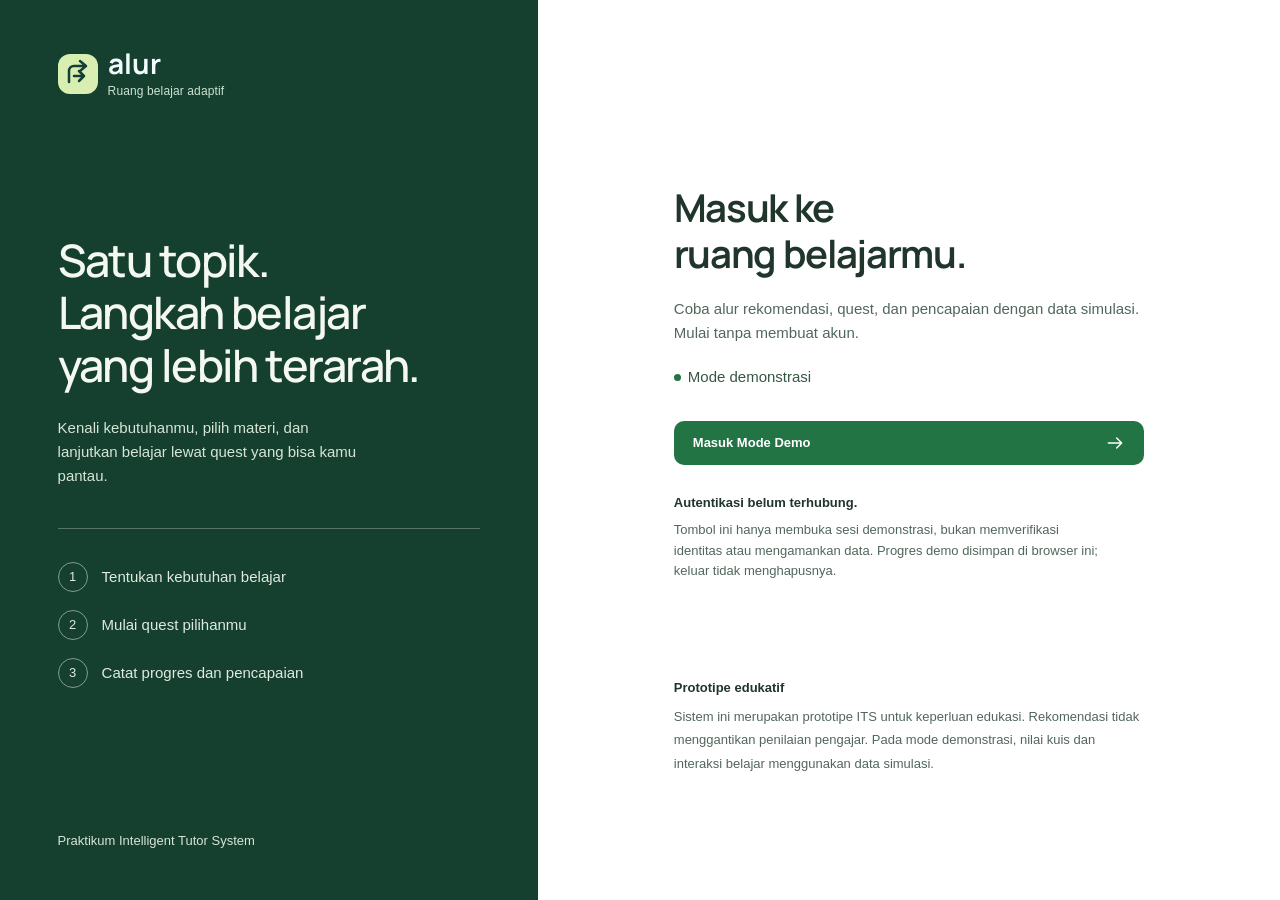
==== commit 08b2a458: "revisi tampilan" ====
--- a/frontend/index.html
+++ b/frontend/index.html
@@ -12,6 +12,8 @@
     <link rel="icon" href="assets/icons/mark.svg" type="image/svg+xml" />
     <link rel="stylesheet" href="assets/css/tokens.css" />
     <link rel="stylesheet" href="assets/css/styles.css" />
+    <link rel="stylesheet" href="assets/css/navigation.css" />
+    <link rel="stylesheet" href="assets/css/interactions.css" />
     <script type="module" src="assets/js/app.js"></script>
   </head>
   <body>
@@ -81,24 +83,13 @@
       </main>
     </div>
     <div id="app-shell" hidden>
-      <aside class="sidebar">
+      <header class="sidebar">
         <a class="brand" href="#beranda" aria-label="Alur, halaman beranda">
           <img src="assets/icons/mark.svg" width="36" height="36" alt="" />
           <span
             >alur<span class="brand-caption">Ruang belajar adaptif</span></span
           >
         </a>
-        <button
-          id="menu-toggle"
-          class="menu-toggle"
-          type="button"
-          aria-controls="main-navigation"
-          aria-expanded="false"
-        >
-          <svg aria-hidden="true" viewBox="0 0 24 24">
-            <path d="M4 6h16M4 12h16M4 18h16" /></svg
-          >Menu
-        </button>
         <nav id="main-navigation" aria-label="Navigasi utama">
           <a href="#beranda" data-view="beranda"
             ><svg aria-hidden="true" viewBox="0 0 24 24">
@@ -110,7 +101,7 @@
               <path
                 d="m12 3 2.5 6.5L21 12l-6.5 2.5L12 21l-2.5-6.5L3 12l6.5-2.5Z"
               /></svg
-            >Rekomendasi Materi</a
+            >Materi</a
           >
           <a href="#quest" data-view="quest"
             ><svg aria-hidden="true" viewBox="0 0 24 24">
@@ -125,38 +116,15 @@
             >Pencapaian</a
           >
         </nav>
-        <div class="sidebar-note">
-          <span class="small-leaf" aria-hidden="true"
-            ><svg viewBox="0 0 24 24"><path d="M6 18 18 6M7 6h11v11" /></svg
-          ></span>
-          <p>Belajar satu per satu.<br />Bangun pemahamanmu.</p>
-          <span>Quest membantumu mencatat setiap materi yang selesai.</span>
+        <div class="topbar">
+        <div class="account-summary"><span class="avatar" id="account-avatar" aria-hidden="true"></span><div class="account-copy"><strong id="account-name"></strong><span class="mobile-demo-label">Mode demonstrasi</span><span><span id="sidebar-level"></span> &middot; <span id="sidebar-xp"></span></span></div></div>
+        <button id="exit-demo" class="button secondary" type="button">Logout<span class="sr-only"> mode demo</span></button>
         </div>
-        <div class="sidebar-profile">
-          <span class="avatar" aria-hidden="true">P</span>
-          <div>
-            <strong>Pelajar demo</strong
-            ><span id="sidebar-level">Level Aktivitas 1</span>
-          </div>
-          <span id="sidebar-xp">0 XP</span>
-        </div>
-        <button id="exit-demo" class="exit-demo" type="button">
-          Keluar mode demo<svg aria-hidden="true" viewBox="0 0 24 24">
-            <path d="M9 4H4v16h5m5-13 5 5-5 5m-6-5h11" />
-          </svg>
-        </button>
-      </aside>
+      </header>
 
       <div class="workspace">
-        <header class="topbar">
-          <span
-            >Ruang belajar <span aria-hidden="true">/</span>
-            <strong id="breadcrumb">Rekomendasi</strong></span
-          ><span class="demo-label"
-            ><span aria-hidden="true"></span>Mode demonstrasi</span
-          >
-        </header>
-        <main id="main" tabindex="-1">
+      <main id="main" tabindex="-1">
+          <div class="header-context"><strong id="breadcrumb">Beranda</strong><span class="demo-label">Mode demonstrasi</span></div>
           <div
             id="storage-notice"
             class="notice warning"
@@ -490,6 +458,12 @@
         </main>
       </div>
     </div>
+    <dialog id="reward-dialog" aria-labelledby="reward-title" aria-describedby="reward-description">
+      <div class="reward-heading"><h2 id="reward-title">Materi selesai!</h2><button type="button" id="reward-close" class="button secondary" aria-label="Tutup hadiah">Tutup</button></div>
+      <p id="reward-description">Pencapaian dari aktivitas simulasi yang baru kamu selesaikan.</p>
+      <p id="reward-earned" class="reward-earned"></p><dl id="reward-summary"></dl>
+      <div id="reward-badges"></div><button type="button" id="reward-return" class="button primary">Kembali ke Quest</button>
+    </dialog>
     <noscript
       >Aplikasi memerlukan JavaScript. Aktifkan JavaScript untuk mencoba mode
       demonstrasi.</noscript
--- a/frontend/assets/css/tokens.css
+++ b/frontend/assets/css/tokens.css
@@ -7,20 +7,20 @@
 }
 
 :root {
-  --ink: #203e36;
-  --muted: #56675f;
-  --forest: #153f36;
-  --forest-hover: #24584a;
-  --mint: #e9f1e9;
-  --lime: #d8efb1;
-  --ground: #f5f7f3;
+  --ink: #20352b;
+  --muted: #52675b;
+  --forest: #153f2e;
+  --forest-hover: #20563d;
+  --mint: #edf6ee;
+  --lime: #d6edbf;
+  --ground: #f7f9f6;
   --paper: #ffffff;
-  --line: #dce3dc;
-  --input-line: #7b8b80;
+  --line: #dce6dd;
+  --input-line: #758b7c;
   --yellow: #f3edcf;
   --error: #a32b32;
   --error-bg: #fff1ef;
-  --focus: #2e6bba;
+  --focus: #285dba;
   --font: "Segoe UI", "Helvetica Neue", Arial, sans-serif;
   --font-heading: "Manrope", "Segoe UI", sans-serif;
   --space-1: 4px;
@@ -31,7 +31,12 @@
   --space-6: 32px;
   --space-7: 48px;
   --radius: 14px;
-  --control-radius: 8px;
+  --control-radius: 10px;
+  --accent: #237445;
+  --on-dark: #f3fcfd;
+  --on-dark-muted: #cce3d4;
+  --dark-line: #527760;
+  --content-width: 1360px;
   --duration: 160ms;
   --ease: cubic-bezier(0.16, 1, 0.3, 1);
 }
--- a/frontend/assets/css/styles.css
+++ b/frontend/assets/css/styles.css
@@ -124,32 +124,10 @@
 .skip-link:focus {
   clip-path: none;
 }
-.sidebar {
-  position: fixed;
-  inset: 0 auto 0 0;
-  width: 224px;
-  padding: 36px 20px 24px;
-  background: var(--forest);
-  color: #f4f8f1;
-  display: flex;
-  flex-direction: column;
-  overflow-y: auto;
-}
-.sidebar > * { flex-shrink: 0; }
-.brand {
-  display: flex;
-  align-items: center;
-  gap: 12px;
-  text-decoration: none;
-  color: inherit;
-  padding: 0 8px;
-}
-.brand > span {
-  font-size: 33px;
-  font-weight: 650;
-  letter-spacing: -0.04em;
-  line-height: 1.1;
-}
+
+
+
+
 .brand-caption {
   display: block;
   margin-top: 6px;
@@ -157,110 +135,26 @@
   font-size: 13px;
   font-weight: 400;
   letter-spacing: 0.01em;
-  color: #c5d8cf;
-}
-nav {
-  display: grid;
-  gap: 8px;
-  margin-top: 58px;
-}
-nav a {
-  display: flex;
-  align-items: center;
-  gap: 12px;
-  min-height: 48px;
-  padding: 12px;
-  color: #c9ded3;
-  font-size: 14px;
-  text-decoration: none;
-  border-radius: var(--control-radius);
-}
-nav a:hover {
-  background: #235346;
-}
-nav a[aria-current] {
-  background: var(--lime);
-  color: var(--forest);
-  font-weight: 650;
-}
-.nav-count {
-  margin-left: auto;
-  font-size: 13px;
-}
-.sidebar-note {
-  margin: auto 12px 48px;
-  padding-top: 64px;
-}
-.small-leaf {
-  display: block;
-  color: var(--lime);
-  font-size: 28px;
-  margin-bottom: 14px;
-}
-.sidebar-note p {
-  font-size: 17px;
-  line-height: 1.5;
-  color: #eef6eb;
-}
-.sidebar-note > span:last-child {
-  display: block;
-  margin-top: 12px;
-  color: #b8d0c4;
-  font-size: 13px;
-  line-height: 1.7;
-}
-.sidebar-profile {
-  display: flex;
-  align-items: center;
-  gap: 9px;
-  border-top: 1px solid #396052;
-  padding-top: 22px;
-  font-size: 13px;
-}
-.sidebar-profile strong {
-  display: block;
-  font-size: 13px;
-  color: #f6faf3;
-}
-.sidebar-profile div span {
-  color: #c5d8cf;
-}
-#sidebar-xp {
-  margin-left: auto;
-  color: var(--lime);
-  white-space: nowrap;
-}
-.avatar {
-  width: 32px;
-  height: 32px;
-  display: grid;
-  place-items: center;
-  border: 1px solid #8fad98;
-  border-radius: 50%;
-  font-weight: 600;
-}
-.workspace {
-  margin-left: 224px;
-}
-.topbar {
-  min-height: 76px;
-  padding: 16px 40px;
-  border-bottom: 1px solid var(--line);
-  display: flex;
-  justify-content: space-between;
-  align-items: center;
-  gap: 12px;
-  font-size: 13px;
-  color: var(--muted);
-}
-.topbar > span > span {
-  margin: 0 12px;
-  color: #7b8b80;
-}
-.topbar strong {
-  color: var(--ink);
-  font-weight: 500;
-}
+  color: var(--on-dark-muted);
+}
+
+
+
+
+
+
+
+
+
+
+
+
+
+
+
+
+
+
 .demo-label {
   display: inline-flex;
   align-items: center;
@@ -272,15 +166,17 @@
   width: 7px;
   height: 7px;
   border-radius: 50%;
-  background: #5e7d4d;
+  background: var(--accent);
   margin: 0 !important;
 }
 main {
-  max-width: 1440px;
+  max-width: var(--content-width);
   margin: auto;
   padding: 40px;
 }
 .page-heading {
+  border-bottom: 1px solid var(--line);
+  padding-bottom: 28px;
   display: flex;
   justify-content: space-between;
   align-items: center;
@@ -402,7 +298,7 @@
   transition: background var(--duration) var(--ease);
 }
 .primary {
-  background: var(--forest);
+  background: var(--accent);
   color: #fff;
 }
 .primary:hover:not(:disabled) {
@@ -606,6 +502,8 @@
   max-width: 75ch;
 }
 .course-list {
+  display: grid;
+  gap: 16px;
   list-style: none;
   padding: 0;
   margin: 0;
@@ -614,8 +512,10 @@
   display: grid;
   grid-template-columns: 32px minmax(0, 1fr);
   gap: 16px;
-  padding: 24px 0;
-  border-top: 1px solid var(--line);
+  padding: 24px;
+  border: 1px solid var(--line);
+  border-radius: var(--radius);
+  background: var(--paper);
 }
 .course-index {
   width: 30px;
@@ -977,19 +877,12 @@
   }
 }
 @media (max-width: 1180px) {
-  .sidebar {
-    width: 200px;
-    padding-inline: 14px;
-  }
-  .workspace {
-    margin-left: 200px;
-  }
+
+
   main {
     padding: 32px 24px;
   }
-  .topbar {
-    padding-inline: 24px;
-  }
+
   .learning-layout {
     grid-template-columns: minmax(0, 1fr) 230px;
     gap: 20px;
@@ -1026,56 +919,20 @@
   }
 }
 @media (max-width: 700px) {
-  .sidebar {
-    position: static;
-    width: auto;
-    padding: 20px 20px 12px;
-  }
-  .brand {
-    padding: 0;
-    gap: 10px;
-  }
-  .brand > span {
-    font-size: 28px;
-  }
+
+
+
   .brand-caption {
     font-size: 13px;
   }
-  nav {
-    display: grid;
-    grid-template-columns: 1.2fr 1fr 1fr;
-    gap: 4px;
-    margin-top: 22px;
-  }
-  nav a {
-    justify-content: center;
-    gap: 6px;
-    padding: 10px 5px;
-    font-size: 13px;
-    min-height: 44px;
-  }
-  nav svg {
-    width: 16px;
-    height: 16px;
-  }
-  .nav-count {
-    display: none;
-  }
-  .sidebar-note,
-  .sidebar-profile {
-    display: none;
-  }
-  .workspace {
-    margin-left: 0;
-  }
-  .topbar {
-    min-height: 56px;
-    padding: 12px 20px;
-    font-size: 13px;
-  }
-  .topbar > span > span {
-    margin: 0 5px;
-  }
+
+
+
+
+
+
+
+
   main {
     padding: 28px 20px;
   }
@@ -1129,6 +986,7 @@
     gap: 4px;
   }
   .course-row {
+    padding: 20px 16px;
     grid-template-columns: 26px minmax(0, 1fr);
     gap: 12px;
   }
@@ -1185,7 +1043,8 @@
   align-items: start;
 }
 .dashboard-activity {
-  background: var(--mint);
+  background: var(--forest);
+  color: var(--on-dark);
   border-radius: var(--radius);
   padding: 36px;
   overflow-wrap: anywhere;
@@ -1201,17 +1060,42 @@
 .dashboard-activity .button {
   margin-top: 8px;
 }
+.dashboard-activity .primary {
+  background: var(--lime);
+  color: var(--forest);
+}
+.dashboard-activity .primary:hover {
+  background: var(--paper);
+}
+.dashboard-activity .text-link,
+.dashboard-activity .hint,
+.dashboard-activity .subtle {
+  color: var(--on-dark-muted);
+}
+.dashboard-activity .tag {
+  background: var(--lime);
+  color: var(--forest);
+}
+.dashboard-activity progress {
+  accent-color: var(--lime);
+}
+.dashboard-activity progress::-webkit-progress-value {
+  background: var(--lime);
+}
+.dashboard-activity progress::-moz-progress-bar {
+  background: var(--lime);
+}
 .start-steps {
   margin: 32px 0 0;
   padding: 24px 0 0 22px;
-  border-top: 1px solid #c7d5c8;
+  border-top: 1px solid var(--dark-line);
 }
 .start-steps li {
   padding: 5px 0 5px 6px;
 }
 .start-steps li::marker {
   font-weight: 650;
-  color: var(--forest);
+  color: var(--lime);
 }
 .dashboard-summary {
   padding: 8px 0;
@@ -1299,31 +1183,10 @@
 .dashboard-discovery .button {
   flex-shrink: 0;
 }
-.menu-toggle {
-  display: none;
-}
-.exit-demo {
-  display: flex;
-  justify-content: space-between;
-  align-items: center;
-  width: 100%;
-  margin-top: 16px;
-  padding: 10px 8px;
-  min-height: 44px;
-  color: #e0eadf;
-  border: 0;
-  background: transparent;
-  text-align: left;
-  font-size: 13px;
-  border-radius: 8px;
-}
-.exit-demo:hover {
-  background: #24584a;
-  color: white;
-}
-.sidebar nav a {
-  font-size: 13px;
-}
+
+
+
+
 .button:active, .preset:active {
   filter: brightness(.92);
 }
@@ -1346,7 +1209,9 @@
   flex-direction: column;
   justify-content: space-between;
 }
+.login-context .brand-caption { color: var(--on-dark-muted); }
 .login-context .brand {
+  color: var(--on-dark);
   padding: 0;
 }
 .login-story {
@@ -1443,13 +1308,8 @@
   padding-top: 24px;
 }
 @media (min-width: 701px) and (max-height: 820px) {
-  .sidebar-note {
-    padding-top: 24px;
-    margin-bottom: 24px;
-  }
-  .sidebar-note > span:last-child, .sidebar-note .small-leaf {
-    display: none;
-  }
+
+
 }
 @media (max-width: 1180px) {
   .dashboard-layout {
@@ -1482,51 +1342,13 @@
   }
 }
 @media (max-width: 700px) {
-  .sidebar {
-    display: grid;
-    grid-template-columns: 1fr auto;
-    gap: 12px;
-    align-items: center;
-    padding: 18px 20px;
-  }
-  .menu-toggle {
-    display: inline-flex;
-    align-items: center;
-    gap: 8px;
-    padding: 10px 12px;
-    min-height: 44px;
-    background: transparent;
-    color: #f4f8f1;
-    border: 1px solid #829d8b;
-    border-radius: 8px;
-  }
-  .menu-toggle:hover, .menu-toggle[aria-expanded="true"] {
-    background: #24584a;
-  }
-  .sidebar nav {
-    grid-column: 1 / -1;
-    display: grid;
-    grid-template-columns: 1fr;
-    margin: 0;
-    gap: 4px;
-  }
-  .sidebar nav a {
-    min-height: 46px;
-    justify-content: start;
-    font-size: 15px;
-  }
-  .sidebar nav a svg {
-    display: block;
-  }
-  .exit-demo {
-    grid-column: 1 / -1;
-    width: auto;
-    justify-self: end;
-    gap: 12px;
-    margin: 0;
-    min-height: 44px;
-    padding: 4px 8px;
-  }
+
+
+
+
+
+
+
   .dashboard-layout {
     grid-template-columns: 1fr;
     gap: 28px;
--- a/frontend/assets/css/navigation.css
+++ b/frontend/assets/css/navigation.css
@@ -0,0 +1,226 @@
+.brand {
+  display: flex;
+  align-items: center;
+  gap: 10px;
+  color: var(--forest);
+  text-decoration: none;
+  min-width: 0;
+}
+.brand > span {
+  font-family: var(--font-heading);
+  font-size: 28px;
+  font-weight: 700;
+  line-height: 1.1;
+}
+.brand-caption {
+  display: block;
+  font: 400 12px/1.4 var(--font);
+  margin-top: 4px;
+  color: var(--muted);
+}
+.sidebar {
+  position: sticky;
+  top: 0;
+  z-index: 10;
+  background: var(--paper);
+  border-bottom: 1px solid var(--line);
+  padding: 16px 32px;
+  display: grid;
+  grid-template-columns: minmax(0, 1fr) auto minmax(0, 1fr);
+  align-items: center;
+  gap: 24px;
+}
+#main-navigation {
+  display: flex;
+  gap: 8px;
+  min-width: 0;
+}
+#main-navigation a {
+  display: flex;
+  align-items: center;
+  justify-content: center;
+  gap: 8px;
+  color: var(--muted);
+  padding: 12px;
+  border-radius: var(--control-radius);
+  text-decoration: none;
+  font-size: 14px;
+  min-height: 44px;
+}
+#main-navigation a:hover {
+  background: var(--mint);
+}
+#main-navigation a[aria-current] {
+  background: var(--mint);
+  color: var(--forest);
+  font-weight: 700;
+  box-shadow: inset 0 -3px var(--accent);
+}
+.nav-count {
+  font-size: 12px;
+}
+.topbar {
+  display: flex;
+  align-items: center;
+  justify-self: end;
+  justify-content: flex-end;
+  gap: var(--space-4);
+  min-width: 0;
+  max-width: 100%;
+}
+.header-context {
+  display: flex;
+  align-items: center;
+  gap: 16px;
+  margin-bottom: var(--space-5);
+}
+.account-summary {
+  display: flex;
+  align-items: center;
+  gap: 10px;
+  min-width: 0;
+  overflow: hidden;
+}
+.avatar {
+  display: grid;
+  place-items: center;
+  width: 38px;
+  height: 38px;
+  border-radius: 50%;
+  background: var(--mint);
+  color: var(--forest);
+  flex-shrink: 0;
+}
+.account-copy {
+  min-width: 0;
+}
+.account-copy strong {
+  display: block;
+  overflow: hidden;
+  white-space: nowrap;
+  text-overflow: ellipsis;
+}
+.account-copy > span {
+  display: block;
+  color: var(--muted);
+  font-size: 13px;
+}
+.account-copy .mobile-demo-label {
+  display: none;
+}
+.workspace {
+  min-width: 0;
+}
+#main {
+  scroll-margin-top: 110px;
+}
+:where(input, select, button, a, h3) {
+  scroll-margin-block: 120px 100px;
+}
+@media (max-width: 1100px) {
+  .sidebar {
+    grid-template-columns: auto minmax(0, 1fr) auto;
+    padding: 12px 20px;
+    gap: 12px;
+  }
+  #main-navigation a {
+    font-size: 13px;
+    padding: 10px 8px;
+  }
+  #main-navigation {
+    justify-content: center;
+    gap: var(--space-1);
+  }
+  #main-navigation svg,
+  .nav-count,
+  .topbar .avatar {
+    display: none;
+  }
+  .brand-caption {
+    display: none;
+  }
+  .topbar {
+    gap: var(--space-3);
+  }
+  .account-copy {
+    max-width: 130px;
+  }
+  .account-copy > span {
+    font-size: 11px;
+  }
+}
+@media (max-width: 700px) {
+  .sidebar {
+    display: flex;
+    padding: 12px 16px;
+  }
+  .sidebar > .brand {
+    display: none;
+  }
+  #main-navigation {
+    position: fixed;
+    inset: auto 0 0;
+    width: 100%;
+    display: grid;
+    grid-template-columns: repeat(4, minmax(0, 1fr));
+    gap: 0;
+    padding-bottom: env(safe-area-inset-bottom, 0px);
+    background: var(--paper);
+    border-top: 1px solid var(--line);
+  }
+  #main-navigation svg {
+    display: block;
+  }
+  .topbar .avatar {
+    display: grid;
+  }
+  #main-navigation a {
+    flex-direction: column;
+    gap: 4px;
+    padding: 10px 2px;
+    font-size: 11px;
+    min-height: 68px;
+    border-radius: 0;
+    line-height: 1.2;
+    text-align: center;
+  }
+  #main-navigation a[aria-current] {
+    box-shadow: inset 0 3px var(--accent);
+  }
+  .nav-count {
+    display: none;
+  }
+  .topbar {
+    width: 100%;
+    gap: 10px;
+  }
+  .header-context {
+    display: none;
+  }
+  .account-copy .mobile-demo-label {
+    display: block;
+    font-size: 11px;
+    color: var(--muted);
+  }
+  .account-summary {
+    max-width: none;
+    flex: 1;
+  }
+  .account-copy > span {
+    font-size: 12px;
+  }
+  .account-copy {
+    max-width: none;
+  }
+  #exit-demo {
+    padding-inline: 12px;
+    flex-shrink: 0;
+  }
+  #main {
+    padding-bottom: calc(100px + env(safe-area-inset-bottom, 0px));
+    scroll-margin-top: 100px;
+  }
+  :where(input, select, button, a, h3) {
+    scroll-margin-block: 110px 100px;
+  }
+}
--- a/frontend/assets/css/interactions.css
+++ b/frontend/assets/css/interactions.css
@@ -0,0 +1,125 @@
+.carousel {
+  min-width: 0;
+}
+.carousel-controls {
+  display: flex;
+  align-items: center;
+  justify-content: space-between;
+  gap: 12px;
+  margin: 20px 0 12px;
+}
+.carousel-controls span {
+  font-size: 13px;
+  color: var(--muted);
+}
+.carousel-track.course-list {
+  display: flex;
+  gap: 16px;
+  overflow-x: auto;
+  overscroll-behavior-x: contain;
+  scroll-snap-type: x mandatory;
+  scroll-padding: 4px;
+  padding: 4px 4px 16px;
+  position: relative;
+}
+.carousel-track > .course-row {
+  flex: 0 0 calc((100% - 16px) / 2);
+  scroll-snap-align: start;
+  min-width: 0;
+  display: block;
+}
+.carousel-track .course-index {
+  margin-bottom: 12px;
+}
+.carousel-track .course-actions {
+  align-items: start;
+}
+.carousel-track .course-row h3 {
+  overflow-wrap: anywhere;
+}
+#reward-dialog {
+  width: min(520px, calc(100% - 32px));
+  max-height: calc(100dvh - 32px);
+  overflow: auto;
+  padding: 32px;
+  border: 0;
+  border-radius: var(--radius);
+  color: var(--ink);
+  background: var(--paper);
+  box-shadow: 0 18px 80px #102d2455;
+}
+#reward-dialog::backdrop {
+  background: #102d24aa;
+}
+#reward-dialog[open] {
+  animation: reward-in 220ms var(--ease);
+}
+.reward-heading {
+  display: flex;
+  justify-content: space-between;
+  align-items: center;
+  gap: 16px;
+  margin-bottom: 16px;
+}
+#reward-description {
+  color: var(--muted);
+}
+.reward-earned {
+  font: 700 48px/1.2 var(--font-heading);
+  color: var(--accent);
+  margin: 24px 0;
+}
+#reward-summary {
+  margin: 0;
+}
+#reward-summary > div {
+  display: flex;
+  justify-content: space-between;
+  padding: 12px 0;
+  border-bottom: 1px solid var(--line);
+}
+#reward-summary dd {
+  margin: 0;
+  font-weight: 700;
+}
+#reward-badges {
+  margin: 24px 0;
+}
+#reward-badges h3 {
+  margin-bottom: 12px;
+}
+#reward-badges .tag {
+  margin: 0 8px 8px 0;
+}
+#reward-return {
+  width: 100%;
+}
+@keyframes reward-in {
+  from {
+    opacity: 0.5;
+    transform: translateY(12px) scale(0.98);
+  }
+  to {
+    opacity: 1;
+    transform: none;
+  }
+}
+@media (max-width: 700px) {
+  .carousel-track > .course-row {
+    flex-basis: 88%;
+  }
+  .carousel-controls {
+    gap: 8px;
+  }
+  .carousel-controls .button {
+    padding-inline: 10px;
+  }
+  #reward-dialog {
+    padding: 24px;
+  }
+}
+@media (prefers-reduced-motion: reduce) {
+  #reward-dialog[open] {
+    animation: none;
+  }
+}
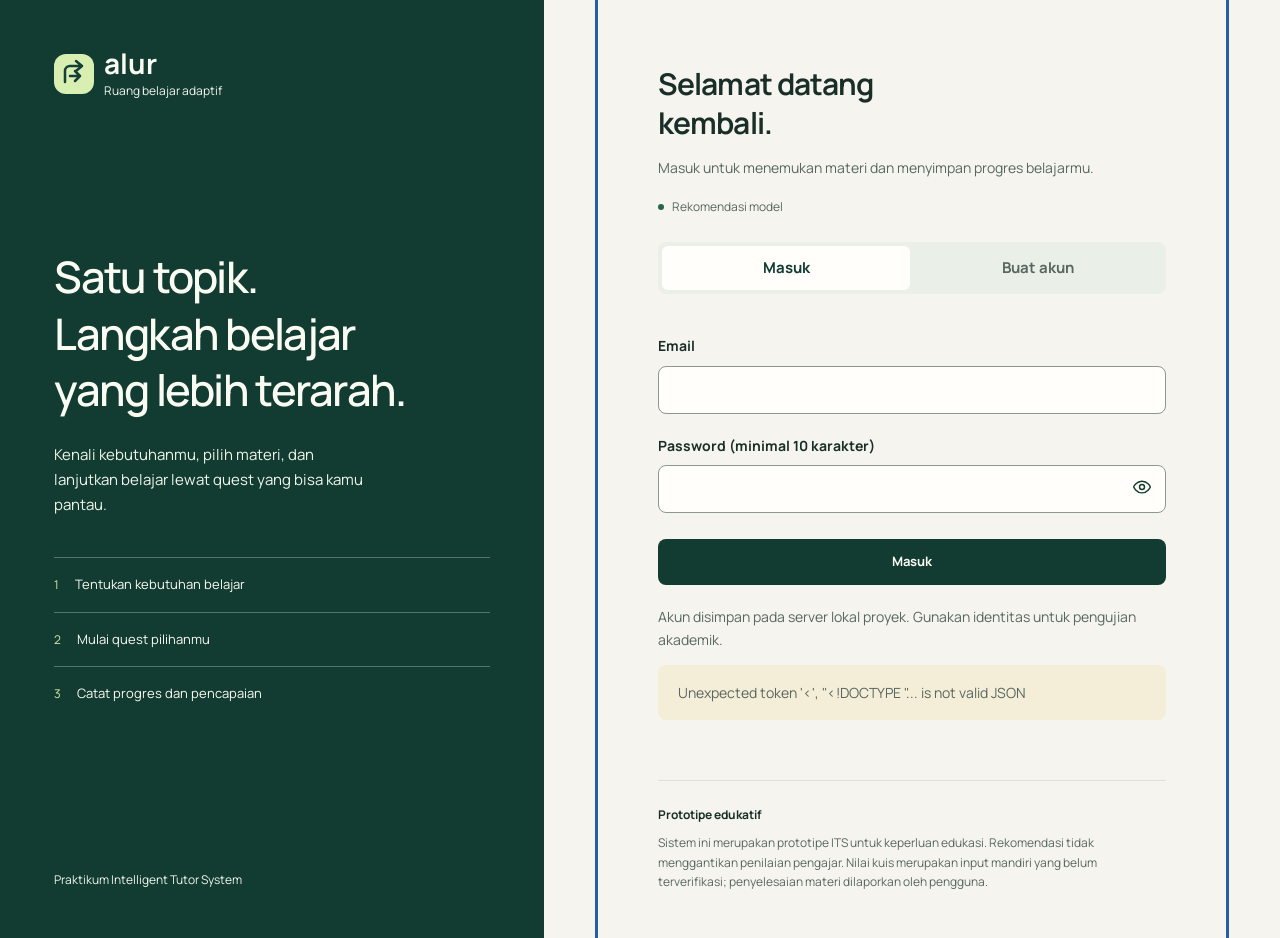
==== commit d73b0d6c: "revisi tampilan lagi" ====
--- a/frontend/index.html
+++ b/frontend/index.html
@@ -3,12 +3,13 @@
   <head>
     <meta charset="UTF-8" />
     <meta name="viewport" content="width=device-width, initial-scale=1" />
-    <meta name="theme-color" content="#153f36" />
+    <meta name="theme-color" content="#123c31" />
     <meta
       name="description"
       content="Prototipe ITS edukatif untuk rekomendasi materi dan quest belajar adaptif."
     />
     <title>Alur — Ruang belajar adaptif</title>
+    <link rel="preload" href="assets/fonts/Manrope-Variable.ttf" as="font" type="font/ttf" crossorigin />
     <link rel="icon" href="assets/icons/mark.svg" type="image/svg+xml" />
     <link rel="stylesheet" href="assets/css/tokens.css" />
     <link rel="stylesheet" href="assets/css/styles.css" />
@@ -42,28 +43,49 @@
       </section>
       <main id="login-main" class="login-main" tabindex="-1">
         <div class="login-entry">
-          <h1>Masuk ke ruang belajarmu.</h1>
+          <h1 id="auth-title">Selamat datang kembali.</h1>
+          <p>Masuk untuk menemukan materi dan menyimpan progres belajarmu.</p>
+          <span class="demo-label"
+            ><span aria-hidden="true"></span>Rekomendasi model</span
+          >
+          <div class="auth-tabs" role="tablist" aria-label="Akses akun">
+            <button id="tab-login" type="button" role="tab" data-auth-mode="login" aria-selected="true" aria-controls="auth-panel">Masuk</button>
+            <button id="tab-register" type="button" role="tab" data-auth-mode="register" aria-selected="false" aria-controls="auth-panel" tabindex="-1">Buat akun</button>
+          </div>
+          <div id="auth-panel" role="tabpanel" aria-labelledby="tab-login">
+          <form id="auth-form">
+            <div id="name-field" hidden>
+              <label for="auth-name">Nama</label
+              ><input id="auth-name" name="name" autocomplete="name" maxlength="80" />
+            </div>
+            <label for="auth-email">Email</label
+            ><input
+              id="auth-email" name="email" spellcheck="false"
+              type="email"
+              required
+              autocomplete="username"
+              maxlength="254"
+              aria-describedby="session-notice"
+            />
+            <label for="auth-password">Password (minimal 10 karakter)</label
+            ><div class="password-control"><input
+              id="auth-password" name="password"
+              type="password"
+              required
+              minlength="10"
+              maxlength="128"
+              autocomplete="current-password"
+              aria-describedby="session-notice"
+            /><button id="toggle-password" class="password-toggle" type="button" aria-controls="auth-password" aria-pressed="false" aria-label="Tampilkan password"><svg viewBox="0 0 24 24" aria-hidden="true"><path d="M2 12s3-7 10-7 10 7 10 7-3 7-10 7S2 12 2 12Z"/><circle cx="12" cy="12" r="3"/><path class="eye-slash" d="m3 3 18 18" hidden/></svg></button></div>
+            <button id="enter-demo" type="submit" class="button primary">
+              Masuk
+            </button>
+          </form>
+          </div>
           <p>
-            Coba alur rekomendasi, quest, dan pencapaian dengan data simulasi.
-            Mulai tanpa membuat akun.
+            Akun disimpan pada server lokal proyek. Gunakan identitas untuk
+            pengujian akademik.
           </p>
-          <span class="demo-label"
-            ><span aria-hidden="true"></span>Mode demonstrasi</span
-          >
-          <button id="enter-demo" type="button" class="button primary">
-            Masuk Mode Demo
-            <svg aria-hidden="true" viewBox="0 0 24 24">
-              <path d="M4 12h16m-6-6 6 6-6 6" />
-            </svg>
-          </button>
-          <div class="login-explanation">
-            <strong>Autentikasi belum terhubung.</strong>
-            <p>
-              Tombol ini hanya membuka sesi demonstrasi, bukan memverifikasi
-              identitas atau mengamankan data. Progres demo disimpan di browser
-              ini; keluar tidak menghapusnya.
-            </p>
-          </div>
           <p
             id="session-notice"
             class="notice warning"
@@ -75,9 +97,9 @@
           <strong>Prototipe edukatif</strong>
           <p>
             Sistem ini merupakan prototipe ITS untuk keperluan edukasi.
-            Rekomendasi tidak menggantikan penilaian pengajar. Pada mode
-            demonstrasi, nilai kuis dan interaksi belajar menggunakan data
-            simulasi.
+            Rekomendasi tidak menggantikan penilaian pengajar. Nilai kuis
+            merupakan input mandiri yang belum terverifikasi; penyelesaian
+            materi dilaporkan oleh pengguna.
           </p>
         </footer>
       </main>
@@ -117,14 +139,29 @@
           >
         </nav>
         <div class="topbar">
-        <div class="account-summary"><span class="avatar" id="account-avatar" aria-hidden="true"></span><div class="account-copy"><strong id="account-name"></strong><span class="mobile-demo-label">Mode demonstrasi</span><span><span id="sidebar-level"></span> &middot; <span id="sidebar-xp"></span></span></div></div>
-        <button id="exit-demo" class="button secondary" type="button">Logout<span class="sr-only"> mode demo</span></button>
+          <div class="account-summary">
+            <span class="avatar" id="account-avatar" aria-hidden="true"></span>
+            <div class="account-copy">
+              <strong id="account-name"></strong
+              ><span class="mobile-demo-label">Rekomendasi model</span
+              ><span
+                ><span id="sidebar-level"></span> &middot;
+                <span id="sidebar-xp"></span
+              ></span>
+            </div>
+          </div>
+          <button id="exit-demo" class="button secondary" type="button">
+            Logout<span class="sr-only"> akun lokal</span>
+          </button>
         </div>
       </header>
 
       <div class="workspace">
-      <main id="main" tabindex="-1">
-          <div class="header-context"><strong id="breadcrumb">Beranda</strong><span class="demo-label">Mode demonstrasi</span></div>
+        <main id="main" tabindex="-1">
+          <div class="header-context">
+            <strong id="breadcrumb">Beranda</strong
+            ><span class="demo-label">Rekomendasi model</span>
+          </div>
           <div
             id="storage-notice"
             class="notice warning"
@@ -142,7 +179,7 @@
           <section id="view-beranda" aria-labelledby="home-title" hidden>
             <div class="page-heading">
               <div>
-                <h1 id="home-title">Ruang untuk langkah berikutnya.</h1>
+                <h1 id="home-title">Ruang belajarmu.</h1>
                 <p>
                   Mulai dari kebutuhanmu. Bangun progres, satu materi setiap
                   kali.
@@ -155,30 +192,23 @@
                 class="dashboard-activity"
                 aria-label="Aktivitas belajar utama"
               ></section>
+
+            </div>
+            <section id="home-recommendations" class="home-recommendations" aria-labelledby="home-recommendations-title">
+              <div class="section-heading"><h2 id="home-recommendations-title">Materi untuk langkahmu</h2></div>
+              <div id="home-recommendations-content"></div>
+            </section>
               <aside
                 id="dashboard-summary"
                 class="dashboard-summary"
                 aria-label="Ringkasan pencapaian"
               ></aside>
-            </div>
             <section
               id="dashboard-recent"
               class="dashboard-recent"
               aria-label="Aktivitas terakhir"
               hidden
             ></section>
-            <div class="dashboard-discovery">
-              <div>
-                <h2>Ingin mempelajari topik lain?</h2>
-                <p>
-                  Kandidat baru ditampilkan terpisah. Quest aktifmu tetap
-                  tersimpan sampai kamu memilih menggantinya.
-                </p>
-              </div>
-              <a class="button secondary" href="#rekomendasi"
-                >Jelajahi materi</a
-              >
-            </div>
           </section>
           <section
             id="view-rekomendasi"
@@ -187,7 +217,7 @@
           >
             <div class="page-heading">
               <div>
-                <h1 id="recommendation-title">Temukan langkah belajarmu.</h1>
+                <h1 id="recommendation-title">Temukan materi yang tepat.</h1>
                 <p>
                   Mulai dari yang kamu butuhkan. Lanjutkan dengan materi yang
                   sesuai.
@@ -270,7 +300,7 @@
                           /><span aria-hidden="true">/ 100</span>
                         </div>
                         <p id="score-hint" class="hint">
-                          Nilai simulasi, termasuk nilai 0.
+                          Nilai mandiri, termasuk nilai 0.
                         </p>
                         <p id="score-error" class="field-error" hidden></p>
                       </div>
@@ -287,7 +317,7 @@
                     </button>
                   </form>
                   <div class="demo-presets">
-                    <span>Coba skenario demo</span>
+                    <span>Contoh topik</span>
                     <div>
                       <button class="preset" data-preset="python" type="button">
                         Python
@@ -307,8 +337,8 @@
                       </button>
                     </div>
                     <p class="hint">
-                      Mengisi form dengan contoh dari ekspor Colab. Kamu tetap
-                      bisa mengubah nilainya.
+                      Mengisi form dengan contoh topik. Kamu tetap bisa mengubah
+                      nilainya.
                     </p>
                   </div>
                 </section>
@@ -379,7 +409,7 @@
           <section id="view-quest" aria-labelledby="quest-title" hidden>
             <div class="page-heading">
               <div>
-                <h1 id="quest-title">Satu quest. Langkah yang terarah.</h1>
+                <h1 id="quest-title">Quest belajarmu.</h1>
                 <p>
                   Buka materinya, pelajari, lalu catat penyelesaianmu di sini.
                 </p>
@@ -395,78 +425,56 @@
           <section id="view-progres" aria-labelledby="progress-title" hidden>
             <div class="page-heading">
               <div>
-                <h1 id="progress-title">Setiap langkah tercatat.</h1>
+                <h1 id="progress-title">Pencapaian belajarmu.</h1>
                 <p>
-                  Lihat aktivitas belajar dan pencapaian dari simulasi yang kamu
-                  jalankan.
+                  Lihat aktivitas belajar dan pencapaian yang kamu jalankan.
                 </p>
               </div>
             </div>
             <div id="progress-content"></div>
           </section>
 
-          <details class="demo-tools">
-            <summary>Pengaturan demonstrasi</summary>
-            <div class="demo-tools-content">
-              <div>
-                <label for="demo-mode">Respons pencarian berikutnya</label
-                ><select id="demo-mode">
-                  <option value="normal">Normal — data contoh</option>
-                  <option value="slow">Loading lebih lama (3 detik)</option>
-                  <option value="empty">Hasil kosong (simulasi)</option>
-                  <option value="error">Kesalahan pemuatan (simulasi)</option>
-                </select>
-                <p class="hint">
-                  Deterministik. Tidak mengubah aturan nilai, XP, atau quest
-                  aktif.
-                </p>
-              </div>
-              <div>
-                <button id="reset-demo" class="button secondary" type="button">
-                  Reset demo
-                </button>
-                <p class="hint">Menghapus progres Alur saja di browser ini.</p>
-                <div id="reset-confirmation" hidden>
-                  <p>Hapus quest, XP, dan riwayat demo?</p>
-                  <button
-                    id="confirm-reset"
-                    class="button danger"
-                    type="button"
-                  >
-                    Ya, reset demo</button
-                  ><button
-                    id="cancel-reset"
-                    class="button secondary"
-                    type="button"
-                  >
-                    Batal
-                  </button>
-                </div>
-              </div>
-            </div>
-          </details>
           <footer>
             <strong>Prototipe edukatif</strong>
             <p>
               Sistem ini merupakan prototipe ITS untuk keperluan edukasi.
-              Rekomendasi tidak menggantikan penilaian pengajar. Pada mode
-              demonstrasi, nilai kuis dan interaksi belajar menggunakan data
-              simulasi.
+              Rekomendasi tidak menggantikan penilaian pengajar. Nilai kuis
+              merupakan input mandiri yang belum terverifikasi; penyelesaian
+              materi dilaporkan oleh pengguna.
             </p>
             <span>Alur · Praktikum Intelligent Tutor System</span>
           </footer>
         </main>
       </div>
     </div>
-    <dialog id="reward-dialog" aria-labelledby="reward-title" aria-describedby="reward-description">
-      <div class="reward-heading"><h2 id="reward-title">Materi selesai!</h2><button type="button" id="reward-close" class="button secondary" aria-label="Tutup hadiah">Tutup</button></div>
-      <p id="reward-description">Pencapaian dari aktivitas simulasi yang baru kamu selesaikan.</p>
-      <p id="reward-earned" class="reward-earned"></p><dl id="reward-summary"></dl>
-      <div id="reward-badges"></div><button type="button" id="reward-return" class="button primary">Kembali ke Quest</button>
+    <dialog
+      id="reward-dialog"
+      aria-labelledby="reward-title"
+      aria-describedby="reward-description"
+    >
+      <div class="reward-heading">
+        <h2 id="reward-title">Materi selesai!</h2>
+        <button
+          type="button"
+          id="reward-close"
+          class="button secondary"
+          aria-label="Tutup hadiah"
+        >
+          Tutup
+        </button>
+      </div>
+      <p id="reward-description">
+        Pencapaian dari penyelesaian yang baru kamu laporkan.
+      </p>
+      <p id="reward-earned" class="reward-earned"></p>
+      <dl id="reward-summary"></dl>
+      <div id="reward-badges"></div>
+      <button type="button" id="reward-return" class="button primary">
+        Kembali ke Quest
+      </button>
     </dialog>
     <noscript
-      >Aplikasi memerlukan JavaScript. Aktifkan JavaScript untuk mencoba mode
-      demonstrasi.</noscript
+      >Aplikasi memerlukan JavaScript. Aktifkan JavaScript untuk menggunakan aplikasi.</noscript
     >
   </body>
 </html>
--- a/frontend/assets/css/tokens.css
+++ b/frontend/assets/css/tokens.css
@@ -1,28 +1,31 @@
 @font-face {
-  font-family: "Manrope";
-  src: url("../fonts/Manrope-Variable.ttf") format("truetype");
+  font-family: Manrope;
+  src: url('../fonts/Manrope-Variable.ttf') format('truetype');
   font-weight: 200 800;
-  font-style: normal;
   font-display: swap;
 }
 
 :root {
-  --ink: #20352b;
-  --muted: #52675b;
-  --forest: #153f2e;
-  --forest-hover: #20563d;
-  --mint: #edf6ee;
-  --lime: #d6edbf;
-  --ground: #f7f9f6;
-  --paper: #ffffff;
-  --line: #dce6dd;
-  --input-line: #758b7c;
-  --yellow: #f3edcf;
-  --error: #a32b32;
-  --error-bg: #fff1ef;
-  --focus: #285dba;
-  --font: "Segoe UI", "Helvetica Neue", Arial, sans-serif;
-  --font-heading: "Manrope", "Segoe UI", sans-serif;
+  --ink: #192e28;
+  --muted: #58675f;
+  --forest: #123c31;
+  --forest-hover: #205543;
+  --accent: #286449;
+  --mint: #eaf0e8;
+  --lime: #d5e8ab;
+  --ground: #f5f4ef;
+  --paper: #fffefa;
+  --line: #dce2d8;
+  --input-line: #8b998e;
+  --yellow: #f4edd7;
+  --error: #a62d35;
+  --error-bg: #fff0ef;
+  --focus: #275ea1;
+  --on-dark: #fafbf3;
+  --on-dark-muted: #f0f6ec;
+  --dark-line: #557366;
+  --font: 'Manrope','Segoe UI',sans-serif;
+  --font-heading: var(--font);
   --space-1: 4px;
   --space-2: 8px;
   --space-3: 12px;
@@ -30,13 +33,20 @@
   --space-5: 24px;
   --space-6: 32px;
   --space-7: 48px;
-  --radius: 14px;
-  --control-radius: 10px;
-  --accent: #237445;
-  --on-dark: #f3fcfd;
-  --on-dark-muted: #cce3d4;
-  --dark-line: #527760;
-  --content-width: 1360px;
-  --duration: 160ms;
-  --ease: cubic-bezier(0.16, 1, 0.3, 1);
+  --radius: 16px;
+  --radius-small: 6px;
+  --radius-tag: 5px;
+  --control-radius: 8px;
+  --content-width: 1280px;
+  --duration: 180ms;
+  --duration-press: 120ms;
+  --duration-tab: 140ms;
+  --duration-nav: 220ms;
+  --nav-slide-distance: 32px;
+  --text-body: 15px;
+  --text-input: 16px;
+  --text-support: 14px;
+  --ease: cubic-bezier(.16,1,.3,1);
+  --shadow: 0 12px 32px #173d2c0c;
+  --shadow-dialog: 0 24px 72px #123c313d;
 }
--- a/frontend/assets/css/styles.css
+++ b/frontend/assets/css/styles.css
@@ -1,66 +1,83 @@
 * {
   box-sizing: border-box;
 }
+
 [hidden] {
   display: none !important;
 }
+
 html {
-  scroll-padding-top: 24px;
-  scrollbar-color: #889c8e var(--ground);
-}
+  scrollbar-color: var(--input-line) var(--ground);
+  scroll-padding-top: 110px;
+}
+
 body {
   margin: 0;
   background: var(--ground);
   color: var(--ink);
-  font-family: var(--font);
-  font-size: 15px;
-  line-height: 1.6;
-}
+  font: var(--text-body)/1.65 var(--font);
+}
+
 ::selection {
+  background: var(--lime);
   color: var(--forest);
-  background: var(--lime);
-}
-button,
-input,
-select {
-  font: inherit;
-}
-button,
-a,
-input,
-select,
-summary {
-  -webkit-tap-highlight-color: transparent;
-}
+}
+
+h1,h2,h3,p,dl,dd {
+  margin: 0;
+}
+
+h1,h2,h3 {
+  font-weight: 650;
+  line-height: 1.3;
+  letter-spacing: -.03em;
+  text-wrap: pretty;
+}
+
+h1 {
+  font-size: clamp(26px,2.7vw,34px);
+}
+
+h2 {
+  font-size: 20px;
+}
+
+h3 {
+  font-size: 18px;
+}
+
 a {
   color: var(--forest);
   text-underline-offset: 4px;
 }
-a:hover {
-  text-decoration-thickness: 2px;
-}
+
+button,input,select {
+  font: inherit;
+}
+
 button {
   cursor: pointer;
 }
-button:disabled {
+
+button,a {
+  touch-action: manipulation;
+  -webkit-tap-highlight-color: transparent;
+}
+
+button: disabled {
   cursor: not-allowed;
-  opacity: 0.6;
-}
-button,
-a {
-  touch-action: manipulation;
-}
+  opacity: .5;
+}
+
 :focus-visible {
   outline: 3px solid var(--focus);
   outline-offset: 4px;
 }
-main:focus {
+
+main: focus {
   outline: none;
 }
-input,
-select {
-  caret-color: var(--forest);
-}
+
 svg {
   width: 20px;
   height: 20px;
@@ -71,36 +88,7 @@
   stroke-linejoin: round;
   flex-shrink: 0;
 }
-h1,
-h2,
-h3,
-p {
-  margin: 0;
-}
-h1,
-h2,
-h3,
-.brand > span {
-  font-family: var(--font-heading);
-}
-h1 {
-  font-size: clamp(28px, 2.8vw, 38px);
-  line-height: 1.2;
-  letter-spacing: -0.035em;
-  font-weight: 650;
-  text-wrap: balance;
-}
-h2 {
-  font-size: 19px;
-  line-height: 1.35;
-  letter-spacing: -0.02em;
-  font-weight: 650;
-}
-h3 {
-  font-size: 18px;
-  line-height: 1.4;
-  letter-spacing: -0.015em;
-}
+
 .sr-only {
   position: absolute;
   width: 1px;
@@ -108,1296 +96,1334 @@
   padding: 0;
   margin: -1px;
   overflow: hidden;
-  clip: rect(0, 0, 0, 0);
+  clip-path: inset(50%);
   white-space: nowrap;
-  border: 0;
-}
+}
+
 .skip-link {
   position: fixed;
   top: 12px;
   left: 16px;
-  z-index: 20;
+  z-index: 30;
   padding: 12px 20px;
   background: var(--paper);
   clip-path: inset(50%);
 }
+
 .skip-link:focus {
   clip-path: none;
 }
 
-
-
-
-.brand-caption {
-  display: block;
-  margin-top: 6px;
-  font-family: var(--font);
-  font-size: 13px;
-  font-weight: 400;
-  letter-spacing: 0.01em;
-  color: var(--on-dark-muted);
-}
-
-
-
-
-
-
-
-
-
-
-
-
-
-
-
-
-
-
-.demo-label {
-  display: inline-flex;
-  align-items: center;
-  gap: 7px;
-  color: #375642;
-  white-space: nowrap;
-}
-.demo-label > span {
-  width: 7px;
-  height: 7px;
-  border-radius: 50%;
-  background: var(--accent);
-  margin: 0 !important;
-}
 main {
   max-width: var(--content-width);
   margin: auto;
-  padding: 40px;
-}
+  padding: 32px 40px 48px;
+}
+
 .page-heading {
-  border-bottom: 1px solid var(--line);
-  padding-bottom: 28px;
-  display: flex;
-  justify-content: space-between;
-  align-items: center;
-  gap: 24px;
-  margin-bottom: 32px;
-}
-.page-heading p {
-  color: var(--muted);
-  margin-top: 12px;
-  max-width: 65ch;
-}
-.section-symbol {
-  width: 68px;
-  height: 68px;
-  border-radius: 50%;
-  background: var(--mint);
-  display: grid;
-  place-items: center;
-}
-.section-symbol svg {
-  width: 38px;
-  height: 38px;
-  stroke-width: 1.5;
-}
-.learning-layout {
-  display: grid;
-  grid-template-columns: minmax(0, 1fr) 268px;
-  gap: 28px;
-  align-items: start;
-}
-.primary-column,
-.learning-aside {
-  min-width: 0;
-}
-.learning-form-panel {
-  padding: 28px;
-  border: 1px solid var(--line);
-  border-radius: var(--radius);
-  background: var(--paper);
-}
-.panel-heading,
-.section-heading {
   display: flex;
   align-items: center;
   justify-content: space-between;
-  gap: 12px;
-}
-.panel-heading {
-  margin-bottom: 24px;
-}
-.subtle,
-.hint {
-  font-size: 13px;
-  color: var(--muted);
-}
-.field {
-  min-width: 0;
-  margin-bottom: 20px;
-}
-.field label,
-.demo-tools label {
-  display: block;
-  font-size: 13px;
-  font-weight: 600;
-  margin-bottom: 8px;
-}
-.field input,
-.field select,
-.demo-tools select,
-.completion-form input {
-  width: 100%;
-  height: 48px;
-  background: var(--paper);
-  color: var(--ink);
-  border: 1px solid var(--input-line);
-  border-radius: var(--control-radius);
-  padding: 10px 13px;
-  min-width: 0;
-}
-input::placeholder {
-  color: #65736b;
-  opacity: 1;
-}
-.field .hint {
-  margin-top: 6px;
-}
-.field-row {
-  display: grid;
-  grid-template-columns: 1fr 1fr;
-  gap: 18px;
-}
-.score-input {
-  position: relative;
-}
-.score-input input {
-  padding-right: 76px;
-}
-.score-input span {
-  position: absolute;
-  right: 30px;
-  top: 12px;
-  color: var(--muted);
-  font-size: 14px;
-  pointer-events: none;
-}
+  gap: 24px;
+  margin-bottom: 28px;
+}
+
+.page-heading p {
+  margin-top: 8px;
+  max-width: 65ch;
+  color: var(--muted);
+}
+
+.section-symbol {
+  display: none;
+}
+
+.demo-label {
+  display: inline-flex;
+  gap: 8px;
+  align-items: center;
+  font-size: 12px;
+  color: var(--muted);
+}
+
+.demo-label > span {
+  width: 6px;
+  height: 6px;
+  border-radius: 50%;
+  background: var(--accent);
+}
+
 .button {
-  min-height: 44px;
-  padding: 10px 18px;
-  border-radius: var(--control-radius);
-  border: 1px solid transparent;
   display: inline-flex;
   align-items: center;
   justify-content: center;
   gap: 10px;
+  min-height: 46px;
+  border: 1px solid transparent;
+  border-radius: var(--control-radius);
+  padding: 11px 18px;
   font-size: 13px;
-  font-weight: 600;
+  font-weight: 700;
   line-height: 1.5;
   text-decoration: none;
-  transition: background var(--duration) var(--ease);
-}
+  transition: background var(--duration),transform var(--duration),border-color var(--duration);
+}
+
+.button:hover:not(:disabled) {
+  transform: translateY(-1px);
+}
+
+.button:active:not(:disabled) {
+  transform: translateY(1px);
+}
+
 .primary {
-  background: var(--accent);
-  color: #fff;
-}
+  background: var(--forest);
+  color: var(--on-dark);
+}
+
 .primary:hover:not(:disabled) {
   background: var(--forest-hover);
 }
+
 .secondary {
+  color: var(--forest);
+  border-color: var(--line);
+  background: var(--paper);
+}
+
+.secondary:hover:not(:disabled) {
+  border-color: var(--input-line);
+  background: var(--mint);
+}
+
+.danger {
+  color: white;
+  background: var(--error);
+}
+
+.text-link {
+  display: inline-flex;
+  align-items: center;
+  min-height: 44px;
+  font-size: 13px;
+  font-weight: 700;
+}
+
+.hint,.subtle {
+  color: var(--muted);
+  font-size: var(--text-support);
+  line-height: 1.65;
+}
+
+.tag {
+  display: inline-flex;
+  padding: 4px 9px;
+  border-radius: var(--radius-tag);
+  background: var(--mint);
+  color: var(--forest);
+  font-size: 12px;
+  font-weight: 700;
+  line-height: 1.5;
+  margin-right: 6px;
+}
+
+.section-heading,.panel-heading {
+  display: flex;
+  gap: 12px;
+  justify-content: space-between;
+  align-items: center;
+}
+
+.panel-heading {
+  margin-bottom: 20px;
+}
+
+.panel-heading .subtle {
+  font-size: 12px;
+}
+
+#view-beranda {
+  display: grid;
+  grid-template-columns: minmax(0, 1fr) 280px;
+  grid-template-areas: "heading heading" "activity summary" "recommendations recommendations" "recent recent";
+  gap: 24px 28px;
+}
+
+#view-beranda > .page-heading {
+  grid-area: heading;
+  margin-bottom: 0;
+}
+
+.dashboard-layout {
+  display: contents;
+}
+
+.dashboard-activity {
+  grid-area: activity;
+}
+
+.dashboard-summary {
+  grid-area: summary;
+}
+
+.home-recommendations {
+  grid-area: recommendations;
+  min-width: 0;
+  margin-top: 8px;
+}
+
+.home-recommendations .carousel-track > .course-row {
+  flex-basis: calc((100% - 32px) / 3);
+}
+
+#dashboard-recent {
+  grid-area: recent;
+}
+
+.dashboard-activity {
+  background: var(--mint);
+  border-radius: var(--radius);
+  padding: 32px;
+  display: flex;
+  flex-direction: column;
+  align-items: start;
+}
+
+.dashboard-activity > h2 {
+  font-size: 28px;
+  max-width: 22ch;
+}
+
+.dashboard-activity > p {
+  max-width: 60ch;
+  margin: 12px 0 20px;
+}
+
+.dashboard-activity > .section-heading {
+  width: 100%;
+}
+
+.dashboard-topic {
+  font-size: 13px;
+}
+
+.dashboard-activity > div:not(.section-heading):not(.next-lesson) {
+  width: 100%;
+}
+
+.next-lesson {
+  width: 100%;
+  margin-top: 0;
+  padding-top: 20px;
+  border-top: 1px solid #c7d4c4;
+}
+
+.next-lesson h3 {
+  font-size: clamp(23px,2.5vw,30px);
+  max-width: 30ch;
+  margin: 10px 0;
+}
+
+.next-lesson .course-actions {
+  margin-top: 24px;
+}
+
+.dashboard-activity > .text-link {
+  margin-top: 16px;
+}
+
+.start-steps {
+  list-style: none;
+  padding: 0;
+  margin: 28px 0 0;
+  width: 100%;
+  counter-reset: steps;
+  display: grid;
+  grid-template-columns: repeat(3,1fr);
+  gap: 20px;
+  border-top: 1px solid #c7d4c4;
+  padding-top: 24px;
+}
+
+.start-steps li {
+  font-size: 12px;
+  counter-increment: steps;
+}
+
+.start-steps li::before {
+  content: counter(steps);
+  display: grid;
+  place-items: center;
+  width: 26px;
+  height: 26px;
+  border-radius: 50%;
+  background: var(--paper);
+  margin-bottom: 10px;
+  font-weight: 700;
+}
+
+.dashboard-summary {
+  padding: 28px 24px;
+  background: var(--forest);
+  color: var(--on-dark);
+  border-radius: var(--radius);
+}
+
+.dashboard-summary h2 {
+  font-size: 17px;
+}
+
+.dashboard-stats {
+  margin: 20px 0;
+}
+
+.dashboard-stats > div {
+  display: flex;
+  justify-content: space-between;
+  align-items: center;
+  padding: 14px 0;
+  border-bottom: 1px solid var(--dark-line);
+}
+
+.dashboard-stats dt {
+  font-size: 12px;
+  color: var(--on-dark-muted);
+}
+
+.dashboard-stats dd {
+  font-size: 22px;
+  font-weight: 650;
+  letter-spacing: -.03em;
+}
+
+.dashboard-summary .hint {
+  color: var(--on-dark-muted);
+}
+
+.dashboard-summary .text-link {
+  color: var(--on-dark);
+  margin-top: 16px;
+}
+
+.dashboard-recent {
+  margin-top: 32px;
+}
+
+.recent-activities,.history-list {
+  list-style: none;
+  margin: 16px 0 0;
+  padding: 0;
+}
+
+.recent-activities li,.history-list li {
+  display: flex;
+  gap: 24px;
+  justify-content: space-between;
+  padding: 18px 0;
+  border-bottom: 1px solid var(--line);
+  font-size: 13px;
+}
+
+.recent-activities strong {
+  font-weight: 600;
+}
+
+.history-list small {
+  display: block;
+  margin-top: 6px;
+  color: var(--muted);
+}
+
+.learning-layout {
+  display: grid;
+  grid-template-columns: 300px minmax(0,1fr);
+  gap: 28px;
+  align-items: start;
+}
+
+.primary-column {
+  display: contents;
+}
+
+.learning-form-panel {
+  grid-column: 1;
+  grid-row: 1;
+  padding: 24px;
+  background: var(--paper);
+  border-radius: var(--radius);
+  border: 1px solid var(--line);
+}
+
+.results-region {
+  grid-column: 2;
+  grid-row: 1 / 3;
+  min-width: 0;
+}
+
+.learning-aside {
+  grid-column: 1;
+  min-width: 0;
+}
+
+.field {
+  margin-bottom: 18px;
+  min-width: 0;
+}
+
+.field label,label {
+  display: block;
+  font-size: var(--text-support);
+  font-weight: 700;
+  margin-bottom: 7px;
+}
+
+input,select {
+  width: 100%;
+  min-width: 0;
+  height: 48px;
+  padding: 11px 12px;
+  font-size: var(--text-input);
+  border: 1px solid var(--input-line);
+  border-radius: var(--control-radius);
+  background: var(--paper);
+  color: var(--ink);
+  caret-color: var(--accent);
+}
+
+input: :placeholder {
+  color: var(--muted);
+  opacity: 1;
+}
+
+.field .hint {
+  margin-top: 6px;
+}
+
+.field-row {
+  display: grid;
+  gap: 0;
+}
+
+.score-input {
+  position: relative;
+}
+
+.score-input input {
+  padding-right: 65px;
+}
+
+.score-input span {
+  position: absolute;
+  right: 14px;
+  top: 12px;
+  color: var(--muted);
+}
+
+#search-button {
+  width: 100%;
+}
+
+.demo-presets {
+  border-top: 1px solid var(--line);
+  margin-top: 20px;
+  padding-top: 18px;
+}
+
+.demo-presets > span {
+  font-size: 12px;
+  color: var(--muted);
+}
+
+.demo-presets > div {
+  display: flex;
+  flex-wrap: wrap;
+  gap: 6px;
+  margin: 10px 0;
+}
+
+.preset {
+  display: inline-flex;
+  gap: 6px;
+  align-items: center;
+  border: 1px solid var(--line);
+  border-radius: var(--radius-small);
   background: var(--paper);
   color: var(--forest);
-  border-color: var(--input-line);
-}
-.secondary:hover:not(:disabled) {
-  background: var(--mint);
-}
-.danger {
-  background: var(--error);
-  color: white;
-}
-#search-button {
-  width: 100%;
-}
-.demo-presets {
-  margin-top: 24px;
-  padding-top: 20px;
-  border-top: 1px solid var(--line);
-}
-.demo-presets > span {
-  display: block;
-  font-size: 13px;
-  color: var(--muted);
-  margin-bottom: 10px;
-}
-.demo-presets > div {
-  display: flex;
-  gap: 8px;
-  flex-wrap: wrap;
-  margin-bottom: 8px;
-}
-.preset {
-  border: 1px solid var(--line);
-  background: var(--paper);
-  border-radius: 6px;
-  color: var(--forest);
-  padding: 8px 12px;
+  padding: 8px;
   min-height: 44px;
-  font-size: 13px;
-  display: inline-flex;
-  align-items: center;
-  gap: 14px;
-}
+  font-size: 12px;
+}
+
 .preset svg {
   width: 14px;
   height: 14px;
 }
+
 .preset:hover {
-  border-color: var(--forest);
   background: var(--mint);
 }
+
 .quest-preview {
-  padding: 24px;
-  border-radius: var(--radius);
-  background: var(--mint);
-}
+  border-bottom: 1px solid var(--line);
+  padding: 0 4px 24px;
+}
+
 .quest-preview h2 {
-  font-size: 17px;
-}
-.quest-preview .panel-heading {
-  margin-bottom: 28px;
-}
+  font-size: var(--text-input);
+}
+
 .quest-preview h3 {
-  font-size: 17px;
+  font-size: var(--text-input);
   margin-bottom: 8px;
 }
-.quest-preview p {
-  font-size: 13px;
-  color: var(--muted);
-}
+
+.quest-preview p,.how-it-works,.learning-note {
+  font-size: 12px;
+  color: var(--muted);
+}
+
 .quest-preview .button {
-  width: 100%;
-  margin-top: 20px;
-}
-.quest-preview .empty-track {
+  margin-top: 16px;
+}
+
+.empty-track {
   display: flex;
   align-items: center;
-  margin: 24px 0;
-}
+  margin: 20px 0;
+}
+
 .empty-track span {
-  width: 27px;
-  height: 27px;
-  border: 1px solid #96ab99;
-  border-radius: 50%;
   display: grid;
   place-items: center;
-  font-size: 13px;
-}
+  width: 24px;
+  height: 24px;
+  border: 1px solid var(--line);
+  border-radius: 50%;
+}
+
 .empty-track i {
+  height: 1px;
+  background: var(--line);
   flex: 1;
-  height: 1px;
-  background: #adc1ae;
-}
+}
+
 .how-it-works {
-  margin-top: 32px;
-  padding: 0 4px;
-}
+  margin: 24px 0;
+}
+
 .how-it-works h2 {
-  font-size: 16px;
-  max-width: 23ch;
-}
+  font-size: 15px;
+  color: var(--ink);
+}
+
 .how-it-works ol {
+  padding-left: 18px;
+}
+
+.how-it-works li {
+  padding-bottom: 8px;
+}
+
+.learning-note {
+  padding-top: 16px;
+  border-top: 1px solid var(--line);
+}
+
+.results-region .section-heading {
+  margin-bottom: 8px;
+}
+
+#search-status {
+  font-size: 12px;
+  color: var(--muted);
+}
+
+.empty-state {
+  padding: 36px 24px;
+  background: var(--paper);
+  border-radius: var(--radius);
+  margin-top: 20px;
+}
+
+.empty-state h3 {
+  font-size: 18px;
+}
+
+.empty-state p {
+  color: var(--muted);
+  margin-top: 10px;
+  max-width: 65ch;
+}
+
+.empty-state .button {
+  margin-top: 20px;
+}
+
+.adaptation {
+  display: flex;
+  flex-wrap: wrap;
+  align-items: center;
+  gap: 8px;
+  margin: 20px 0 12px;
+}
+
+.source-note {
+  color: var(--muted);
+  font-size: var(--text-support);
+  max-width: 70ch;
+  margin: 12px 0;
+}
+
+.course-list {
+  margin: 0;
+  padding: 0;
   list-style: none;
-  counter-reset: steps;
-  padding: 0;
-  margin: 20px 0 0;
-}
-.how-it-works li {
-  position: relative;
-  padding: 0 0 20px 32px;
-  counter-increment: steps;
-}
-.how-it-works li::before {
-  content: counter(steps);
-  position: absolute;
-  top: 0;
-  left: 0;
-  border: 1px solid #9cac9d;
-  border-radius: 50%;
-  width: 20px;
-  height: 20px;
+  display: grid;
+  gap: 16px;
+}
+
+.course-row {
+  min-width: 0;
+  display: grid;
+  grid-template-columns: 32px minmax(0,1fr);
+  gap: 18px;
+  padding: 24px;
+  background: var(--paper);
+  border: 1px solid var(--line);
+  border-radius: var(--radius);
+}
+
+.course-index {
   display: grid;
   place-items: center;
-  font-size: 13px;
-}
-.how-it-works strong {
-  display: block;
-  font-size: 13px;
-  font-weight: 600;
-}
-.how-it-works li span {
-  display: block;
-  font-size: 13px;
-  color: var(--muted);
-  margin-top: 3px;
-}
-.learning-note {
-  display: flex;
-  gap: 10px;
-  padding: 20px;
-  background: var(--yellow);
-  border-radius: var(--control-radius);
-  font-size: 13px;
-  line-height: 1.7;
-  margin-top: 8px;
-  color: #595533;
-}
-.learning-note strong {
-  font-weight: 500;
-}
-.results-region {
-  margin-top: 32px;
-}
-.section-heading {
-  margin-bottom: 20px;
-}
-.empty-state {
-  padding: 28px 0;
+  width: 30px;
+  height: 30px;
+  border-radius: 50%;
+  font-size: 12px;
+  background: var(--mint);
+  color: var(--forest);
+  font-weight: 700;
+}
+
+.course-index.done {
+  background: var(--forest);
+  color: var(--paper);
+}
+
+.course-row h3 {
+  margin-top: 12px;
+  font-size: 19px;
+  overflow-wrap: anywhere;
+}
+
+.course-provider {
+  font-size: var(--text-support);
+  margin-top: 10px;
+  color: var(--muted);
+}
+
+.course-description {
+  font-size: var(--text-support);
+  color: var(--muted);
+  margin-top: 14px;
+}
+
+.course-meta {
+  display: flex;
+  flex-wrap: wrap;
+  gap: 8px 16px;
+  padding: 14px 0;
+  margin-top: 16px;
   border-top: 1px solid var(--line);
-}
-.empty-state h3 {
-  margin-bottom: 8px;
-  font-size: 17px;
-}
-.empty-state p {
-  color: var(--muted);
-  font-size: 14px;
-  max-width: 65ch;
-}
-.empty-state .button {
-  margin-top: 18px;
-}
-.adaptation {
+  font-size: 12px;
+  color: var(--muted);
+}
+
+.course-actions {
   display: flex;
   flex-wrap: wrap;
   gap: 10px;
   align-items: center;
-  margin-bottom: 12px;
-}
-.tag {
-  display: inline-flex;
-  align-items: center;
-  gap: 6px;
-  padding: 3px 9px;
-  border-radius: 5px;
-  font-size: 13px;
-  font-weight: 600;
-  color: var(--forest);
-  background: var(--mint);
-}
-.source-note {
-  color: var(--muted);
-  font-size: 13px;
-  margin: 12px 0 20px;
-  max-width: 75ch;
-}
-.course-list {
-  display: grid;
-  gap: 16px;
-  list-style: none;
-  padding: 0;
-  margin: 0;
-}
-.course-row {
-  display: grid;
-  grid-template-columns: 32px minmax(0, 1fr);
-  gap: 16px;
-  padding: 24px;
-  border: 1px solid var(--line);
-  border-radius: var(--radius);
-  background: var(--paper);
-}
-.course-index {
-  width: 30px;
-  height: 30px;
-  border-radius: 50%;
-  background: var(--mint);
-  color: var(--forest);
-  display: grid;
-  place-items: center;
-  font-size: 13px;
-  font-variant-numeric: tabular-nums;
-}
-.course-row h3 {
-  font-weight: 600;
-  margin-top: 7px;
-  overflow-wrap: anywhere;
-}
-.course-provider {
-  font-size: 13px;
-  color: var(--muted);
-  margin-top: 5px;
-}
-.course-description {
-  color: var(--muted);
-  font-size: 13px;
-  margin-top: 10px;
-  max-width: 70ch;
-}
-.course-meta {
-  display: flex;
-  flex-wrap: wrap;
-  gap: 14px;
-  color: var(--muted);
-  font-size: 13px;
-  margin: 12px 0;
-}
-.course-actions {
-  display: flex;
-  flex-wrap: wrap;
-  gap: 12px;
-  align-items: center;
-  margin-top: 16px;
-}
+  margin-top: 12px;
+}
+
 .course-link {
   display: inline-flex;
   align-items: center;
   gap: 6px;
   min-height: 44px;
-  font-size: 13px;
-  font-weight: 600;
-}
+  font-size: 12px;
+  font-weight: 700;
+}
+
 .course-link svg {
-  width: 14px;
-  height: 14px;
-}
+  width: 15px;
+  height: 15px;
+}
+
 .result-actions {
+  margin-top: 20px;
+  padding: 20px 0;
   border-top: 1px solid var(--line);
-  padding: 20px 0;
-}
+}
+
 .result-actions p {
-  margin-top: 10px;
-  color: var(--muted);
-  font-size: 13px;
-}
+  color: var(--muted);
+  font-size: 12px;
+  margin-top: 12px;
+}
+
 .notice {
-  padding: 14px 18px;
-  margin-bottom: 24px;
+  padding: 16px 20px;
   border-radius: var(--control-radius);
   font-size: 13px;
-}
+  margin-bottom: 20px;
+}
+
 .success {
   background: var(--mint);
 }
+
 .warning {
   background: var(--yellow);
 }
+
 .field-error {
-  font-size: 13px;
   color: var(--error);
+  font-size: var(--text-support);
   margin-top: 6px;
 }
-[aria-invalid="true"] {
-  border-color: var(--error) !important;
-}
+
+[aria-invalid=true] {
+  border-color: var(--error);
+}
+
 .error-summary {
+  padding: 16px;
   border: 1px solid var(--error);
+  border-radius: 8px;
+  color: var(--error);
   background: var(--error-bg);
-  padding: 14px 18px;
-  margin-bottom: 20px;
-  color: var(--error);
-  font-size: 13px;
-  border-radius: var(--control-radius);
-}
+  margin-bottom: 18px;
+  font-size: 12px;
+}
+
+.error-summary ul {
+  padding-left: 16px;
+}
+
 .error-summary a {
   color: inherit;
 }
-.error-summary ul {
-  margin: 8px 0 0;
-  padding-left: 20px;
-}
+
 .loading-state {
-  padding: 32px 0;
-  display: flex;
+  display: flex;
+  gap: 14px;
   align-items: center;
-  gap: 12px;
-  border-top: 1px solid var(--line);
-  color: var(--muted);
-}
+  padding: 48px 20px;
+  color: var(--muted);
+}
+
 .spinner {
-  width: 19px;
-  height: 19px;
+  width: 20px;
+  height: 20px;
   border: 2px solid var(--line);
   border-top-color: var(--forest);
   border-radius: 50%;
-  animation: spin 800ms linear infinite;
-}
+  animation: spin .8s linear infinite;
+}
+
 @keyframes spin {
   to {
     transform: rotate(360deg);
   }
-}
+
+}
+
 progress {
+  appearance: none;
   display: block;
-  appearance: none;
   width: 100%;
-  height: 7px;
+  height: 6px;
+  overflow: hidden;
   border: 0;
-  border-radius: 8px;
-  overflow: hidden;
-  background: #d4dfd1;
-  color: var(--forest);
-}
-progress::-webkit-progress-bar {
-  background: #d4dfd1;
-}
-progress::-webkit-progress-value {
-  background: var(--forest);
-  border-radius: 8px;
-  transition: width 400ms var(--ease);
-}
-progress::-moz-progress-bar {
-  background: var(--forest);
-  border-radius: 8px;
-}
+  border-radius: var(--radius-small);
+  background: var(--line);
+  color: var(--accent);
+}
+
+progress: :-webkit-progress-bar {
+  background: var(--line);
+}
+
+progress: :-webkit-progress-value {
+  background: var(--accent);
+  border-radius: var(--radius-small);
+  transition: width 250ms var(--ease);
+}
+
+progress: :-moz-progress-bar {
+  background: var(--accent);
+}
+
 .progress-label {
   display: flex;
   justify-content: space-between;
   gap: 12px;
-  font-size: 13px;
-  margin: 20px 0 9px;
-}
+  margin: 18px 0 10px;
+  font-size: 12px;
+}
+
 .quest-header {
+  display: block;
+  padding: 24px 28px;
+  margin-bottom: 24px;
+  border-radius: var(--radius);
   background: var(--mint);
-  border-radius: var(--radius);
-  padding: 28px;
-  max-width: 900px;
-  margin-bottom: 24px;
-}
+}
+
 .quest-header h2 {
   font-size: 24px;
-  margin: 12px 0 8px;
-}
+  margin: 12px 0;
+}
+
 .quest-header p {
   color: var(--muted);
-  font-size: 13px;
-}
+  font-size: var(--text-support);
+  max-width: 80ch;
+}
+
 .quest-list {
-  max-width: 900px;
-}
-.course-index.done {
-  color: white;
-  background: var(--forest);
-}
+  max-width: 1000px;
+}
+
 .completion-form {
-  background: var(--mint);
-  padding: 20px;
-  border-radius: var(--control-radius);
-  margin-top: 16px;
-}
-.completion-form label {
-  display: block;
-  font-size: 13px;
-  font-weight: 600;
-  margin-bottom: 8px;
-}
-.completion-form .input-actions {
-  display: flex;
+  padding-top: 20px;
+  margin-top: 18px;
+  border-top: 1px solid var(--line);
+}
+
+.input-actions {
+  display: flex;
+  align-items: center;
   flex-wrap: wrap;
   gap: 10px;
 }
+
 .completion-form input {
-  width: 130px;
-}
+  width: 120px;
+}
+
 .completion-form .hint {
   margin-top: 8px;
 }
+
 .next-recommendations {
+  margin-top: 36px;
   border-top: 1px solid var(--line);
-  padding-top: 24px;
-  margin-top: 36px;
-  max-width: 900px;
-}
-.next-recommendations h2 {
-  margin-bottom: 10px;
-}
+  padding-top: 28px;
+}
+
 .next-recommendations > p {
-  color: var(--muted);
-  font-size: 13px;
-}
+  font-size: 12px;
+  color: var(--muted);
+  margin-bottom: 16px;
+}
+
 .progress-overview {
-  display: grid;
-  grid-template-columns: 1.2fr 1fr;
-  gap: 32px;
-  margin-bottom: 40px;
-}
-.xp-panel {
-  background: var(--forest);
-  color: #f5f8f0;
-  border-radius: var(--radius);
-  padding: 28px;
-}
-.xp-panel p {
-  color: #c8ddcc;
-  font-size: 13px;
-  margin-top: 12px;
-}
-.xp-panel > strong {
-  display: block;
-  font-size: 40px;
-  line-height: 1.2;
-  margin-top: 16px;
-  letter-spacing: -0.03em;
-}
-.xp-panel progress::-webkit-progress-value {
-  background: var(--lime);
-}
-.xp-panel progress::-webkit-progress-bar {
-  background: #426355;
-}
-.xp-panel progress::-moz-progress-bar {
-  background: var(--lime);
-}
-.progress-detail {
-  padding: 20px 0;
-}
-.progress-detail h2 {
-  margin-bottom: 16px;
-}
-.progress-detail p {
-  color: var(--muted);
-  font-size: 14px;
-}
-.badge-grid {
-  display: grid;
-  grid-template-columns: repeat(4, minmax(0, 1fr));
-  gap: 20px;
-  margin: 24px 0 40px;
-}
-.badge-item {
-  padding: 22px 16px;
-  text-align: center;
-  border: 1px solid var(--line);
-  border-radius: var(--radius);
-}
-.badge-item svg {
-  width: 32px;
-  height: 32px;
-  color: var(--muted);
-  margin: 0 auto 10px;
-}
-.badge-item.earned {
-  background: var(--yellow);
-  border-color: transparent;
-}
-.badge-item.earned svg {
-  color: #6c5c17;
-}
-.badge-item h3 {
-  font-size: 14px;
-}
-.badge-item p {
-  color: var(--muted);
-  font-size: 13px;
-  margin: 6px 0;
-}
-.badge-item span {
-  font-size: 13px;
-  font-weight: 600;
-}
-.history-list {
-  list-style: none;
-  padding: 0;
-  margin: 16px 0;
-}
-.history-list li {
-  display: flex;
-  justify-content: space-between;
-  gap: 20px;
-  padding: 18px 0;
-  border-top: 1px solid var(--line);
-  font-size: 14px;
-}
-.history-list small {
-  display: block;
-  color: var(--muted);
-}
-.history-list strong {
-  white-space: nowrap;
-}
-.demo-tools {
-  border-top: 1px solid var(--line);
-  border-bottom: 1px solid var(--line);
-  margin-top: 48px;
-  padding: 4px 0;
-}
-summary {
-  cursor: pointer;
-  min-height: 44px;
-  padding: 10px 0;
-  font-size: 13px;
-  color: var(--muted);
-}
-.demo-tools-content {
   display: grid;
   grid-template-columns: 1fr 1fr;
   gap: 32px;
-  padding: 16px 0 24px;
-}
-.demo-tools-content .hint {
-  margin-top: 8px;
-}
-#reset-confirmation {
-  padding-top: 16px;
+  margin-bottom: 40px;
+}
+
+.xp-panel {
+  padding: 32px;
+  border-radius: var(--radius);
+  background: var(--forest);
+  color: var(--on-dark);
+}
+
+.xp-panel > strong {
+  display: block;
+  font-size: 48px;
+  line-height: 1.3;
+  margin-top: 16px;
+  font-weight: 650;
+  letter-spacing: -.04em;
+}
+
+.xp-panel p {
+  color: var(--on-dark-muted);
+  font-size: 12px;
+  margin-top: 16px;
+}
+
+.xp-panel progress::-webkit-progress-value {
+  background: var(--lime);
+}
+
+.xp-panel progress::-moz-progress-bar {
+  background: var(--lime);
+}
+
+.progress-detail {
+  padding: 24px;
+}
+
+.progress-detail p {
+  margin-top: 12px;
   font-size: 13px;
-}
-#reset-confirmation p {
-  margin-bottom: 10px;
-}
+  color: var(--muted);
+}
+
+.badge-grid {
+  display: grid;
+  grid-template-columns: repeat(4,minmax(0,1fr));
+  gap: 20px;
+  margin: 20px 0 40px;
+}
+
+.badge-item {
+  border-top: 1px solid var(--line);
+  padding: 24px 8px;
+}
+
+.badge-item svg {
+  width: 36px;
+  height: 36px;
+  color: var(--muted);
+  margin-bottom: 16px;
+}
+
+.badge-item.earned svg {
+  color: var(--accent);
+}
+
+.badge-item h3 {
+  font-size: 15px;
+}
+
+.badge-item p {
+  margin: 8px 0;
+  font-size: 12px;
+  color: var(--muted);
+}
+
+.badge-item > span {
+  font-size: 12px;
+  font-weight: 700;
+  color: var(--muted);
+}
+
+.badge-item.earned > span {
+  color: var(--accent);
+}
+
 footer {
-  padding: 28px 0 0;
-  color: var(--muted);
+  border-top: 1px solid var(--line);
+  padding-top: 24px;
+  margin-top: 40px;
+  color: var(--muted);
+  font-size: 12px;
+}
+
+footer strong {
+  font-weight: 700;
+  color: var(--ink);
+}
+
+footer p {
+  max-width: 100ch;
+  margin: 8px 0 14px;
+}
+
+.login-layout {
+  display: grid;
+  grid-template-columns: minmax(0,.85fr) minmax(0,1.15fr);
+  min-height: 100dvh;
+}
+
+.login-context {
+  padding: 48px 10%;
+  background: var(--forest);
+  color: var(--on-dark);
+  display: flex;
+  flex-direction: column;
+  justify-content: space-between;
+}
+
+.login-context .brand {
+  color: var(--on-dark);
+}
+
+.login-context .brand-caption {
+  color: var(--on-dark-muted);
+}
+
+.login-story {
+  padding: 60px 0;
+}
+
+.login-story h2 {
+  font-size: clamp(32px,3.4vw,48px);
+  max-width: 13ch;
+  font-weight: 550;
+  letter-spacing: -.04em;
+}
+
+.login-story > p {
+  max-width: 35ch;
+  color: var(--on-dark-muted);
+  margin-top: 24px;
+}
+
+.login-steps {
+  list-style: none;
+  counter-reset: login;
+  padding: 0;
+  margin: 40px 0 0;
+}
+
+.login-steps li {
+  counter-increment: login;
+  display: flex;
+  align-items: center;
+  gap: 16px;
+  padding: 16px 0;
   font-size: 13px;
-}
-footer strong {
-  color: var(--ink);
-  font-weight: 600;
-}
-footer p {
-  margin: 6px 0 16px;
-  max-width: 100ch;
-  line-height: 1.8;
-}
-footer > span {
-  font-size: 13px;
-}
-@media (min-width: 1500px) {
+  border-top: 1px solid var(--dark-line);
+}
+
+.login-steps li::before {
+  content: counter(login);
+  color: var(--lime);
+  font-size: 12px;
+}
+
+.login-project {
+  font-size: 12px;
+  color: var(--on-dark-muted);
+}
+
+.login-main {
+  width: 100%;
+  max-width: 620px;
+  padding: 64px 56px 32px;
+  display: flex;
+  flex-direction: column;
+  justify-content: center;
+}
+
+.login-entry h1 {
+  font-size: 30px;
+  max-width: 16ch;
+}
+
+.login-entry > p {
+  color: var(--muted);
+  font-size: var(--text-support);
+  margin-top: 14px;
+}
+
+.login-entry > .demo-label {
+  margin-top: 18px;
+}
+
+#auth-form {
+  display: grid;
+  gap: 8px;
+  margin: 28px 0 20px;
+}
+
+#auth-form > label:not(:first-child) {
+  margin-top: 12px;
+}
+
+#auth-form label {
+  margin-bottom: 0;
+}
+
+#name-field {
+  display: grid;
+  gap: 8px;
+  margin-top: 12px;
+}
+
+#enter-demo {
+  margin-top: 18px;
+}
+
+.password-control {
+  position: relative;
+}
+
+.password-control input {
+  padding-right: 56px;
+}
+
+/* Edge's native reveal would otherwise appear beside the application's toggle. */
+#auth-password::-ms-reveal, #auth-password::-ms-clear {
+  display: none;
+}
+
+.password-toggle {
+  position: absolute;
+  right: 2px;
+  top: 2px;
+  width: 44px;
+  min-height: 44px;
+  padding: 10px;
+  border: 0;
+  color: var(--forest);
+  background: transparent;
+  border-radius: var(--radius-small);
+}
+
+.password-toggle:hover {
+  background: var(--mint);
+}
+
+.auth-tabs {
+  display: grid;
+  grid-template-columns: 1fr 1fr;
+  gap: 4px;
+  padding: 4px;
+  background: var(--mint);
+  border-radius: var(--control-radius);
+  margin: 24px 0;
+}
+
+.auth-tabs button {
+  border: 0;
+  border-radius: var(--radius-small);
+  min-height: 44px;
+  padding: 10px;
+  background: transparent;
+  color: var(--muted);
+  font-weight: 700;
+  transition: background var(--duration-tab) var(--ease), color var(--duration-tab) var(--ease);
+}
+
+.auth-tabs [aria-selected=true] {
+  background: var(--paper);
+  color: var(--forest);
+}
+
+#auth-form[aria-busy=true] {
+  cursor: progress;
+}
+
+@media(max-width:1000px) {
   main {
-    padding: 48px 56px;
-  }
-}
-@media (max-width: 1180px) {
-
-
+    padding: 28px 24px 40px;
+  }
+
+  .dashboard-activity {
+    padding: 28px;
+  }
+
+  .learning-layout {
+    grid-template-columns: 260px minmax(0,1fr);
+    gap: 20px;
+  }
+
+  .learning-form-panel {
+    padding: 20px;
+  }
+
+  .login-main {
+    padding: 40px 32px;
+  }
+
+  .start-steps {
+    grid-template-columns: 1fr;
+    gap: 14px;
+  }
+
+  .start-steps li {
+    display: flex;
+    gap: 12px;
+    align-items: center;
+  }
+
+  .start-steps li::before {
+    margin: 0;
+    flex-shrink: 0;
+  }
+
+  .badge-grid {
+    grid-template-columns: repeat(2,minmax(0,1fr));
+  }
+
+}
+
+@media(max-width:760px) {
+  #view-beranda {
+    grid-template-columns: minmax(0, 1fr);
+    grid-template-areas: "activity" "recommendations" "summary" "recent";
+    gap: 24px;
+  }
+
+  #view-beranda > .page-heading {
+    display: none;
+  }
+
+  .home-recommendations .carousel-track > .course-row {
+    flex-basis: 88%;
+  }
+
+  .dashboard-layout,.learning-layout,.progress-overview {
+    grid-template-columns: 1fr;
+  }
+
+  .learning-form-panel,.results-region,.learning-aside {
+    grid-column: 1;
+    grid-row: auto;
+  }
+
+  .learning-aside {
+    border-top: 1px solid var(--line);
+    padding-top: 24px;
+  }
+
+  .field-row {
+    grid-template-columns: 1fr 1fr;
+    gap: 16px;
+  }
+
+  .dashboard-stats {
+    display: flex;
+    gap: 20px;
+    margin: 16px 0;
+  }
+
+  .dashboard-stats > div {
+    flex: 1;
+    flex-direction: column;
+    align-items: start;
+    gap: 8px;
+    border: 0;
+    padding: 0;
+  }
+
+  .dashboard-summary {
+    padding: 24px;
+  }
+
+  .dashboard-summary .hint {
+    max-width: 65ch;
+  }
+
+  .dashboard-summary .text-link {
+    margin-top: 8px;
+  }
+
+  .recent-activities li {
+    flex-direction: column;
+    gap: 8px;
+  }
+
+  .login-layout {
+    grid-template-columns: 1fr;
+  }
+
+  .login-context {
+    padding: 24px;
+  }
+
+  .login-story,.login-project {
+    display: none;
+  }
+
+  .login-main {
+    max-width: 520px;
+    padding: 32px 24px;
+  }
+
+}
+
+@media(max-width:440px) {
   main {
-    padding: 32px 24px;
-  }
-
-  .learning-layout {
-    grid-template-columns: minmax(0, 1fr) 230px;
-    gap: 20px;
-  }
-  .learning-form-panel {
-    padding: 22px;
-  }
-  .panel-heading .subtle {
-    display: none;
-  }
-  .section-symbol {
-    display: none;
-  }
-}
-@media (max-width: 960px) {
-  .learning-layout {
-    grid-template-columns: 1fr;
-  }
-  .learning-aside {
-    display: grid;
-    grid-template-columns: 1fr 1fr;
-    gap: 20px;
-  }
-  .how-it-works {
-    margin-top: 0;
-    padding: 12px;
-  }
-  .learning-note {
-    grid-column: 1/-1;
-    margin: 0;
-  }
-  .badge-grid {
-    grid-template-columns: repeat(2, minmax(0, 1fr));
-  }
-}
-@media (max-width: 700px) {
-
-
-
-  .brand-caption {
-    font-size: 13px;
-  }
-
-
-
-
-
-
-
-
-  main {
-    padding: 28px 20px;
-  }
+    padding: 24px 20px;
+  }
+
+  h1 {
+    font-size: 26px;
+  }
+
   .page-heading {
     margin-bottom: 24px;
   }
+
   .page-heading p {
-    font-size: 13px;
-    margin-top: 12px;
-  }
-  h1 {
-    font-size: 29px;
-    max-width: 20ch;
-  }
-  h2 {
-    font-size: 18px;
-  }
-  .learning-form-panel {
-    padding: 22px 18px;
-  }
-  .field-row {
+    font-size: 12px;
+  }
+
+  .dashboard-activity {
+    padding: 24px;
+  }
+
+  .dashboard-activity > h2 {
+    font-size: 25px;
+  }
+
+.field-row {
     grid-template-columns: 1fr;
     gap: 0;
   }
-  .demo-presets > div {
-    gap: 6px;
-  }
-  .preset {
-    padding-inline: 10px;
-    gap: 7px;
-  }
-  .learning-aside {
-    display: block;
-  }
-  .quest-preview {
-    margin-top: 8px;
-  }
-  .how-it-works {
-    margin: 28px 0 12px;
-    padding: 0;
-  }
-  .how-it-works h2 {
-    max-width: none;
-  }
-  .learning-note {
-    margin-top: 10px;
-  }
-  .section-heading {
-    align-items: baseline;
-    flex-wrap: wrap;
-    gap: 4px;
-  }
+
   .course-row {
     padding: 20px 16px;
-    grid-template-columns: 26px minmax(0, 1fr);
     gap: 12px;
-  }
+    grid-template-columns: 26px minmax(0,1fr);
+  }
+
   .course-index {
     width: 26px;
     height: 26px;
   }
+
   .course-row h3 {
     font-size: 17px;
   }
-  .course-meta {
-    gap: 8px;
-  }
+
   .quest-header {
     padding: 22px;
   }
-  .progress-overview {
-    grid-template-columns: 1fr;
-    gap: 12px;
-  }
+
+  .input-actions {
+    align-items: stretch;
+  }
+
+  .input-actions .button {
+    width: 100%;
+  }
+
   .badge-grid {
     gap: 12px;
   }
-  .badge-item {
-    padding: 20px 12px;
-  }
-  .demo-tools-content {
-    grid-template-columns: 1fr;
-    gap: 24px;
-  }
-  .demo-tools {
-    margin-top: 32px;
-  }
+
   .history-list li {
-    font-size: 13px;
     gap: 12px;
   }
-}
-@media (prefers-reduced-motion: reduce) {
-  *,
-  *::before,
-  *::after {
+
+  .history-list strong {
+    white-space: nowrap;
+  }
+
+  .progress-detail {
+    padding: 12px 0;
+  }
+
+}
+
+@media(prefers-reduced-motion:reduce) {
+  *,*::before,*::after {
     animation: none !important;
     transition: none !important;
     scroll-behavior: auto !important;
   }
-}
-
-/* Beranda memperbesar aktivitas berikutnya, bukan angka gamifikasi. */
-.dashboard-layout {
-  display: grid;
-  grid-template-columns: minmax(0, 1fr) 280px;
-  gap: 36px;
-  align-items: start;
-}
-.dashboard-activity {
-  background: var(--forest);
-  color: var(--on-dark);
-  border-radius: var(--radius);
-  padding: 36px;
-  overflow-wrap: anywhere;
-}
-.dashboard-activity > h2 {
-  font-size: 27px;
-  max-width: 24ch;
-}
-.dashboard-activity > p {
-  max-width: 62ch;
-  margin: 16px 0 24px;
-}
-.dashboard-activity .button {
-  margin-top: 8px;
-}
-.dashboard-activity .primary {
-  background: var(--lime);
-  color: var(--forest);
-}
-.dashboard-activity .primary:hover {
-  background: var(--paper);
-}
-.dashboard-activity .text-link,
-.dashboard-activity .hint,
-.dashboard-activity .subtle {
-  color: var(--on-dark-muted);
-}
-.dashboard-activity .tag {
-  background: var(--lime);
-  color: var(--forest);
-}
-.dashboard-activity progress {
-  accent-color: var(--lime);
-}
-.dashboard-activity progress::-webkit-progress-value {
-  background: var(--lime);
-}
-.dashboard-activity progress::-moz-progress-bar {
-  background: var(--lime);
-}
-.start-steps {
-  margin: 32px 0 0;
-  padding: 24px 0 0 22px;
-  border-top: 1px solid var(--dark-line);
-}
-.start-steps li {
-  padding: 5px 0 5px 6px;
-}
-.start-steps li::marker {
-  font-weight: 650;
-  color: var(--lime);
-}
-.dashboard-summary {
-  padding: 8px 0;
-}
-.dashboard-stats {
-  margin: 20px 0;
-}
-.dashboard-stats > div {
-  display: flex;
-  justify-content: space-between;
-  gap: 16px;
-  border-bottom: 1px solid var(--line);
-  padding: 13px 0;
-  align-items: baseline;
-}
-.dashboard-stats dt {
-  color: var(--muted);
-}
-.dashboard-stats dd {
-  margin: 0;
-  font-weight: 650;
-  font-size: 20px;
-  font-variant-numeric: tabular-nums;
-}
-.text-link {
-  display: inline-flex;
-  align-items: center;
-  min-height: 44px;
-  margin-top: 16px;
-  font-weight: 600;
-}
-.dashboard-activity > .text-link {
-  display: flex;
-  width: fit-content;
-}
-.next-lesson {
-  margin-top: 28px;
-}
-.next-lesson h3 {
-  font-size: 25px;
-  max-width: 32ch;
-  margin: 8px 0;
-  overflow-wrap: anywhere;
-}
-.next-lesson .button {
-  margin-top: 22px;
-}
-.dashboard-recent {
-  margin-top: 36px;
-}
-.recent-activities {
-  list-style: none;
-  margin: 16px 0 0;
-  padding: 0;
-}
-.recent-activities li {
-  padding: 16px 0;
-  border-bottom: 1px solid var(--line);
-  display: flex;
-  justify-content: space-between;
-  gap: 24px;
-}
-.recent-activities strong {
-  font-weight: 600;
-  max-width: 60ch;
-  overflow-wrap: anywhere;
-}
-.recent-activities .hint {
-  flex-shrink: 0;
-}
-.dashboard-discovery {
-  display: flex;
-  align-items: center;
-  justify-content: space-between;
-  gap: 32px;
-  border-top: 1px solid var(--line);
-  margin-top: 40px;
-  padding-top: 28px;
-}
-.dashboard-discovery p {
-  color: var(--muted);
-  max-width: 62ch;
-  margin-top: 8px;
-}
-.dashboard-discovery .button {
-  flex-shrink: 0;
-}
-
-
-
-
-.button:active, .preset:active {
-  filter: brightness(.92);
-}
-/* Satu transisi singkat menandai perubahan progres;
-tidak menunda isi halaman. */
-progress::-webkit-progress-value {
-  transition: width var(--duration) var(--ease);
-}
-.login-layout {
-  min-height: 100vh;
-  display: grid;
-  grid-template-columns: minmax(340px, 42%) minmax(0, 1fr);
-  background: var(--paper);
-}
-.login-context {
-  background: var(--forest);
-  color: #f4f8f1;
-  padding: 48px clamp(32px, 4.5vw, 72px);
-  display: flex;
-  flex-direction: column;
-  justify-content: space-between;
-}
-.login-context .brand-caption { color: var(--on-dark-muted); }
-.login-context .brand {
-  color: var(--on-dark);
-  padding: 0;
-}
-.login-story {
-  margin: 64px 0;
-}
-.login-story h2 {
-  font-size: clamp(32px, 3.5vw, 50px);
-  line-height: 1.18;
-  font-weight: 550;
-  letter-spacing: -.035em;
-}
-.login-story > p {
-  color: #d7e5d8;
-  margin-top: 24px;
-  max-width: 36ch;
-}
-.login-steps {
-  border-top: 1px solid #57766a;
-  margin: 40px 0 0;
-  padding: 24px 0 0;
-  list-style: none;
-  counter-reset: learning;
-}
-.login-steps li {
-  counter-increment: learning;
-  display: flex;
-  align-items: center;
-  gap: 14px;
-  padding: 9px 0;
-  color: #e0eadf;
-}
-.login-steps li::before {
-  content: counter(learning);
-  display: grid;
-  place-items: center;
-  width: 28px;
-  height: 28px;
-  border: 1px solid #829d8b;
-  border-radius: 50%;
-  font-size: 13px;
-  flex-shrink: 0;
-}
-.login-project {
-  color: #d7e5d8;
-  font-size: 13px;
-}
-.login-main {
-  display: flex;
-  flex-direction: column;
-  justify-content: center;
-  padding: 64px clamp(32px, 6vw, 96px) 32px;
-  min-width: 0;
-}
-.login-entry {
-  width: 100%;
-  max-width: 470px;
-  margin: auto;
-  padding-block: 44px;
-}
-.login-entry h1 {
-  font-size: clamp(30px, 3vw, 42px);
-  margin-top: 0;
-  max-width: 16ch;
-}
-.login-entry > p {
-  margin-top: 20px;
-  color: var(--muted);
-}
-.login-entry > .demo-label {
-  margin-top: 20px;
-}
-.login-entry > .button {
-  display: flex;
-  width: 100%;
-  justify-content: space-between;
-  margin-top: 32px;
-}
-.login-explanation {
-  margin-top: 28px;
-  font-size: 13px;
-  color: var(--muted);
-  max-width: 60ch;
-}
-.login-explanation strong {
-  color: var(--ink);
-}
-.login-explanation p {
-  margin-top: 6px;
-}
-.login-main footer {
-  width: 100%;
-  max-width: 470px;
-  margin: 28px auto 0;
-  padding-top: 24px;
-}
-@media (min-width: 701px) and (max-height: 820px) {
-
-
-}
-@media (max-width: 1180px) {
-  .dashboard-layout {
-    grid-template-columns: minmax(0, 1fr) 240px;
-    gap: 24px;
-  }
-  .dashboard-activity {
-    padding: 28px;
-  }
-  .recent-activities li {
-    flex-direction: column;
-    gap: 4px;
-  }
-}
-@media (min-width: 701px) and (max-width: 960px) {
-  .dashboard-layout {
-    grid-template-columns: 1fr;
-  }
-  .dashboard-stats {
-    display: flex;
-    gap: 28px;
-  }
-  .dashboard-stats > div {
-    flex: 1;
-    flex-direction: column;
-    gap: 8px;
-  }
-  .dashboard-summary .hint {
-    max-width: 60ch;
-  }
-}
-@media (max-width: 700px) {
-
-
-
-
-
-
-
-  .dashboard-layout {
-    grid-template-columns: 1fr;
-    gap: 28px;
-  }
-  .dashboard-activity {
-    padding: 24px 20px;
-  }
-  .dashboard-activity > h2 {
-    font-size: 24px;
-  }
-  .dashboard-summary {
-    padding: 0;
-  }
-  .dashboard-stats {
-    margin: 12px 0;
-  }
-  .next-lesson h3 {
-    font-size: 22px;
-  }
-  .dashboard-discovery {
-    align-items: start;
-    flex-direction: column;
-    gap: 16px;
-    margin-top: 32px;
-  }
-  .login-layout {
-    display: block;
-  }
-  .login-context {
-    padding: 24px;
-  }
-  .login-story, .login-project {
-    display: none;
-  }
-  .login-main {
-    padding: 32px 24px 24px;
-  }
-  .login-entry {
-    padding: 0;
-  }
-  .login-entry h1 {
-    font-size: 32px;
-  }
-  .login-main footer {
-    margin-top: 40px;
-  }
-}
-@media (prefers-reduced-motion: reduce) {
-  progress::-webkit-progress-value {
-    transition: none;
-  }
-}
+
+}
--- a/frontend/assets/css/navigation.css
+++ b/frontend/assets/css/navigation.css
@@ -31,11 +31,25 @@
   gap: 24px;
 }
 #main-navigation {
+  position: relative;
   display: flex;
   gap: 8px;
   min-width: 0;
 }
+.nav-indicator {
+  position: absolute;
+  inset: 0 auto auto 0;
+  border-radius: var(--control-radius);
+  background: var(--mint);
+  pointer-events: none;
+  transform-origin: top left;
+  visibility: hidden;
+}
+#main-navigation[data-indicator-ready] .nav-indicator {
+  visibility: visible;
+}
 #main-navigation a {
+  position: relative;
   display: flex;
   align-items: center;
   justify-content: center;
@@ -44,7 +58,7 @@
   padding: 12px;
   border-radius: var(--control-radius);
   text-decoration: none;
-  font-size: 14px;
+  font-size: 12px;
   min-height: 44px;
 }
 #main-navigation a:hover {
@@ -54,7 +68,10 @@
   background: var(--mint);
   color: var(--forest);
   font-weight: 700;
-  box-shadow: inset 0 -3px var(--accent);
+  box-shadow: none;
+}
+#main-navigation[data-indicator-ready] a[aria-current] {
+  background: transparent;
 }
 .nav-count {
   font-size: 12px;
@@ -73,6 +90,7 @@
   align-items: center;
   gap: 16px;
   margin-bottom: var(--space-5);
+  font-size: 12px;
 }
 .account-summary {
   display: flex;
@@ -103,13 +121,14 @@
 .account-copy > span {
   display: block;
   color: var(--muted);
-  font-size: 13px;
+  font-size: 12px;
 }
 .account-copy .mobile-demo-label {
   display: none;
 }
 .workspace {
   min-width: 0;
+  overflow-x: clip;
 }
 #main {
   scroll-margin-top: 110px;
@@ -146,7 +165,7 @@
     max-width: 130px;
   }
   .account-copy > span {
-    font-size: 11px;
+    font-size: 12px;
   }
 }
 @media (max-width: 700px) {
@@ -178,14 +197,18 @@
     flex-direction: column;
     gap: 4px;
     padding: 10px 2px;
-    font-size: 11px;
+    font-size: 12px;
     min-height: 68px;
     border-radius: 0;
     line-height: 1.2;
     text-align: center;
   }
+  .nav-indicator {
+    border-radius: 0;
+    box-shadow: inset 0 3px var(--accent);
+  }
   #main-navigation a[aria-current] {
-    box-shadow: inset 0 3px var(--accent);
+    box-shadow: none;
   }
   .nav-count {
     display: none;
@@ -199,7 +222,7 @@
   }
   .account-copy .mobile-demo-label {
     display: block;
-    font-size: 11px;
+    font-size: 12px;
     color: var(--muted);
   }
   .account-summary {
--- a/frontend/assets/css/interactions.css
+++ b/frontend/assets/css/interactions.css
@@ -1,6 +1,21 @@
 .carousel {
   min-width: 0;
-}
+  animation: content-in var(--duration) var(--ease);
+}
+
+@keyframes content-in {
+  from {
+    opacity: .6;
+    transform: translateY(6px);
+  }
+
+  to {
+    opacity: 1;
+    transform: none;
+  }
+
+}
+
 .carousel-controls {
   display: flex;
   align-items: center;
@@ -8,10 +23,12 @@
   gap: 12px;
   margin: 20px 0 12px;
 }
+
 .carousel-controls span {
   font-size: 13px;
   color: var(--muted);
 }
+
 .carousel-track.course-list {
   display: flex;
   gap: 16px;
@@ -22,38 +39,83 @@
   padding: 4px 4px 16px;
   position: relative;
 }
+
 .carousel-track > .course-row {
   flex: 0 0 calc((100% - 16px) / 2);
   scroll-snap-align: start;
   min-width: 0;
-  display: block;
-}
+  display: flex;
+  flex-direction: column;
+}
+
 .carousel-track .course-index {
-  margin-bottom: 12px;
-}
+  margin-bottom: 18px;
+}
+
+.carousel-track .course-row > div {
+  display: flex;
+  flex-direction: column;
+  flex: 1;
+  align-items: start;
+}
+
+.carousel-track .course-meta {
+  margin-top: auto;
+  width: 100%;
+}
+
+.carousel-track .course-description {
+  margin-bottom: 20px;
+}
+
+.course-detail {
+  font-size: var(--text-support);
+  color: var(--muted);
+  margin: 12px 0;
+}
+
+.course-detail summary {
+  cursor: pointer;
+  min-height: 44px;
+  display: flex;
+  align-items: center;
+  text-decoration: underline;
+  text-underline-offset: 4px;
+}
+
+.course-detail p {
+  line-height: 1.8;
+}
+
 .carousel-track .course-actions {
   align-items: start;
 }
+
 .carousel-track .course-row h3 {
   overflow-wrap: anywhere;
 }
+
 #reward-dialog {
   width: min(520px, calc(100% - 32px));
   max-height: calc(100dvh - 32px);
   overflow: auto;
+  overscroll-behavior: contain;
   padding: 32px;
   border: 0;
   border-radius: var(--radius);
   color: var(--ink);
   background: var(--paper);
-  box-shadow: 0 18px 80px #102d2455;
-}
+  box-shadow: var(--shadow-dialog);
+}
+
 #reward-dialog::backdrop {
   background: #102d24aa;
 }
+
 #reward-dialog[open] {
   animation: reward-in 220ms var(--ease);
 }
+
 .reward-heading {
   display: flex;
   justify-content: space-between;
@@ -61,65 +123,84 @@
   gap: 16px;
   margin-bottom: 16px;
 }
+
 #reward-description {
   color: var(--muted);
 }
+
 .reward-earned {
   font: 700 48px/1.2 var(--font-heading);
   color: var(--accent);
   margin: 24px 0;
 }
+
 #reward-summary {
   margin: 0;
 }
+
 #reward-summary > div {
   display: flex;
   justify-content: space-between;
   padding: 12px 0;
   border-bottom: 1px solid var(--line);
 }
+
 #reward-summary dd {
   margin: 0;
   font-weight: 700;
 }
+
 #reward-badges {
   margin: 24px 0;
 }
+
 #reward-badges h3 {
   margin-bottom: 12px;
 }
+
 #reward-badges .tag {
   margin: 0 8px 8px 0;
 }
+
 #reward-return {
   width: 100%;
 }
+
 @keyframes reward-in {
   from {
     opacity: 0.5;
     transform: translateY(12px) scale(0.98);
   }
+
   to {
     opacity: 1;
     transform: none;
   }
-}
+
+}
+
 @media (max-width: 700px) {
   .carousel-track > .course-row {
     flex-basis: 88%;
   }
+
   .carousel-controls {
     gap: 8px;
   }
+
   .carousel-controls .button {
     padding-inline: 10px;
   }
+
   #reward-dialog {
     padding: 24px;
   }
-}
+
+}
+
 @media (prefers-reduced-motion: reduce) {
   #reward-dialog[open] {
     animation: none;
   }
-}
+
+}
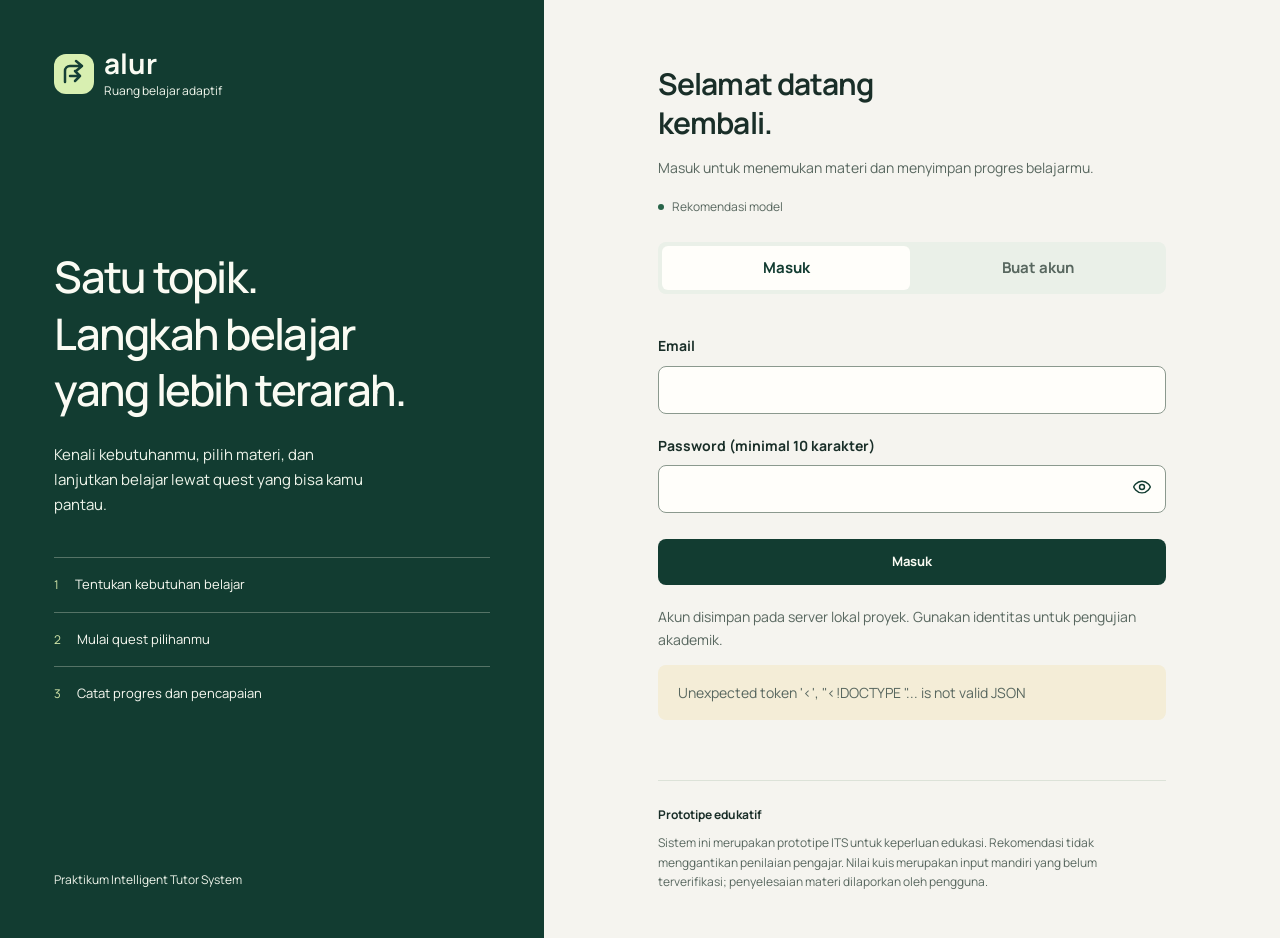
==== commit dcee8a8a: "Perbaiki tampilan halaman materi" ====
--- a/frontend/index.html
+++ b/frontend/index.html
@@ -170,7 +170,7 @@
           ></div>
           <div
             id="feedback"
-            class="notice success"
+            class="feedback-toast"
             role="status"
             aria-live="polite"
             hidden
--- a/frontend/assets/css/tokens.css
+++ b/frontend/assets/css/tokens.css
@@ -19,6 +19,7 @@
   --input-line: #8b998e;
   --yellow: #f4edd7;
   --error: #a62d35;
+  --danger-hover: #852129;
   --error-bg: #fff0ef;
   --focus: #275ea1;
   --on-dark: #fafbf3;
@@ -43,6 +44,8 @@
   --duration-tab: 140ms;
   --duration-nav: 220ms;
   --nav-slide-distance: 32px;
+  --progress-height: 10px;
+  --progress-shimmer-duration: 2400ms;
   --text-body: 15px;
   --text-input: 16px;
   --text-support: 14px;
--- a/frontend/assets/css/styles.css
+++ b/frontend/assets/css/styles.css
@@ -9,6 +9,7 @@
 html {
   scrollbar-color: var(--input-line) var(--ground);
   scroll-padding-top: 110px;
+  scroll-behavior: smooth;
 }
 
 body {
@@ -53,6 +54,7 @@
 
 button,input,select {
   font: inherit;
+  transition: border-color var(--duration), background-color var(--duration);
 }
 
 button {
@@ -64,7 +66,7 @@
   -webkit-tap-highlight-color: transparent;
 }
 
-button: disabled {
+button:disabled {
   cursor: not-allowed;
   opacity: .5;
 }
@@ -74,7 +76,7 @@
   outline-offset: 4px;
 }
 
-main: focus {
+main:focus {
   outline: none;
 }
 
@@ -491,7 +493,7 @@
   caret-color: var(--accent);
 }
 
-input: :placeholder {
+input::placeholder {
   color: var(--muted);
   opacity: 1;
 }
@@ -841,30 +843,71 @@
 
 }
 
+/* Native progress remains the source of its accessible value and filled area. */
+.progress-track {
+  position: relative;
+  height: var(--progress-height);
+  overflow: hidden;
+  border-radius: var(--radius-small);
+  box-shadow: inset 0 2px 3px #102d2426, 0 1px 0 #ffffffcc;
+}
 progress {
   appearance: none;
   display: block;
   width: 100%;
-  height: 6px;
+  height: 100%;
+  margin: 0;
   overflow: hidden;
   border: 0;
-  border-radius: var(--radius-small);
+  border-radius: inherit;
   background: var(--line);
   color: var(--accent);
 }
-
-progress: :-webkit-progress-bar {
+progress::-webkit-progress-bar {
   background: var(--line);
 }
-
-progress: :-webkit-progress-value {
-  background: var(--accent);
+progress::-webkit-progress-value {
+  background: linear-gradient(180deg, #4d9870, var(--accent) 65%, #1d5039);
   border-radius: var(--radius-small);
+  box-shadow: inset 0 1px 0 #ffffff66, inset 0 -1px 2px #102d2440;
   transition: width 250ms var(--ease);
 }
-
-progress: :-moz-progress-bar {
-  background: var(--accent);
+progress::-moz-progress-bar {
+  background: linear-gradient(180deg, #4d9870, var(--accent) 65%, #1d5039);
+  box-shadow: inset 0 1px 0 #ffffff66, inset 0 -1px 2px #102d2440;
+  border-radius: var(--radius-small);
+}
+.progress-glint {
+  position: absolute;
+  inset: 0 auto 0 0;
+  overflow: hidden;
+  border-radius: inherit;
+  pointer-events: none;
+}
+.progress-glint::before {
+  content: '';
+  position: absolute;
+  inset: 0;
+  border-radius: inherit;
+  box-shadow: inset 0 2px 1px #ffffff55, inset 0 -2px 2px #102d2430;
+}
+.progress-glint::after {
+  content: '';
+  position: absolute;
+  inset: 0 auto 0 0;
+  width: 60%;
+  background: linear-gradient(105deg, transparent 15%, #ffffff99 50%, transparent 85%);
+  opacity: 0;
+  animation: progress-shimmer var(--progress-shimmer-duration) linear infinite;
+}
+.progress-track.is-empty .progress-glint::after {
+  animation: none;
+}
+@keyframes progress-shimmer {
+  0% { transform: translateX(-160%); opacity: 0; }
+  15% { opacity: 0.8; }
+  75% { opacity: 0.8; }
+  100% { transform: translateX(260%); opacity: 0; }
 }
 
 .progress-label {
@@ -966,6 +1009,10 @@
 
 .xp-panel progress::-moz-progress-bar {
   background: var(--lime);
+}
+
+.xp-panel progress::-webkit-progress-bar {
+  background: var(--dark-line);
 }
 
 .progress-detail {
--- a/frontend/assets/css/navigation.css
+++ b/frontend/assets/css/navigation.css
@@ -1,3 +1,16 @@
+#exit-demo {
+  color: var(--error);
+  border-color: var(--error);
+  background: var(--error-bg);
+  transition: color var(--duration), background-color var(--duration), transform var(--duration-press);
+}
+#exit-demo:hover {
+  color: var(--on-dark);
+  background: var(--danger-hover);
+  border-color: var(--danger-hover);
+}
+#exit-demo:active { transform: scale(.97); }
+
 .brand {
   display: flex;
   align-items: center;
--- a/frontend/assets/css/interactions.css
+++ b/frontend/assets/css/interactions.css
@@ -68,25 +68,6 @@
   margin-bottom: 20px;
 }
 
-.course-detail {
-  font-size: var(--text-support);
-  color: var(--muted);
-  margin: 12px 0;
-}
-
-.course-detail summary {
-  cursor: pointer;
-  min-height: 44px;
-  display: flex;
-  align-items: center;
-  text-decoration: underline;
-  text-underline-offset: 4px;
-}
-
-.course-detail p {
-  line-height: 1.8;
-}
-
 .carousel-track .course-actions {
   align-items: start;
 }
@@ -95,7 +76,8 @@
   overflow-wrap: anywhere;
 }
 
-#reward-dialog {
+#reward-dialog,
+#description-dialog {
   width: min(520px, calc(100% - 32px));
   max-height: calc(100dvh - 32px);
   overflow: auto;
@@ -108,13 +90,78 @@
   box-shadow: var(--shadow-dialog);
 }
 
-#reward-dialog::backdrop {
+#reward-dialog::backdrop,
+#description-dialog::backdrop {
   background: #102d24aa;
 }
 
-#reward-dialog[open] {
+#reward-dialog[open],
+#description-dialog[open] {
   animation: reward-in 220ms var(--ease);
 }
+
+#description-dialog {
+  width: min(740px, calc(100% - 32px));
+}
+#description-dialog h2 {
+  font-size: clamp(20px, 4vw, 26px);
+  overflow-wrap: anywhere;
+}
+#description-dialog .reward-heading { align-items: flex-start; }
+#description-dialog .reward-heading button { flex-shrink: 0; }
+.description-content {
+  white-space: pre-line;
+  overflow-wrap: anywhere;
+  font-size: 16px;
+  line-height: 1.8;
+  margin: 24px 0 0;
+}
+.description-trigger {
+  display: block;
+  padding: 10px 0;
+  min-height: 44px;
+  border: 0;
+  background: transparent;
+  color: var(--forest);
+  text-align: left;
+  text-decoration: underline;
+  text-underline-offset: 4px;
+  font-size: var(--text-support);
+}
+.description-trigger:hover { color: var(--accent); }
+
+.feedback-toast {
+  position: fixed;
+  z-index: 30;
+  top: calc(100px + env(safe-area-inset-top, 0px));
+  left: 50%;
+  translate: -50% 0;
+  width: min(600px, calc(100% - 32px));
+  display: flex;
+  align-items: flex-start;
+  gap: 12px;
+  padding: 16px 16px 16px 20px;
+  border: 1px solid var(--input-line);
+  border-radius: var(--radius);
+  background: var(--paper);
+  color: var(--ink);
+  box-shadow: 0 10px 32px #102d2426, 0 2px 6px #102d2414;
+  font-size: var(--text-body);
+}
+.toast-message { flex: 1; min-width: 0; overflow-wrap: anywhere; }
+.toast-close {
+  flex-shrink: 0;
+  width: 44px;
+  height: 44px;
+  border: 0;
+  border-radius: var(--control-radius);
+  color: var(--forest);
+  background: var(--mint);
+  font-size: 24px;
+  line-height: 1;
+}
+.toast-close svg { width: 20px; height: 20px; fill: none; stroke: currentColor; stroke-width: 1.75; vertical-align: middle; }
+.toast-close:hover { background: var(--line); }
 
 .reward-heading {
   display: flex;
@@ -192,14 +239,16 @@
     padding-inline: 10px;
   }
 
-  #reward-dialog {
+  #reward-dialog,
+  #description-dialog {
     padding: 24px;
   }
 
 }
 
 @media (prefers-reduced-motion: reduce) {
-  #reward-dialog[open] {
+  #reward-dialog[open],
+  #description-dialog[open] {
     animation: none;
   }
 
